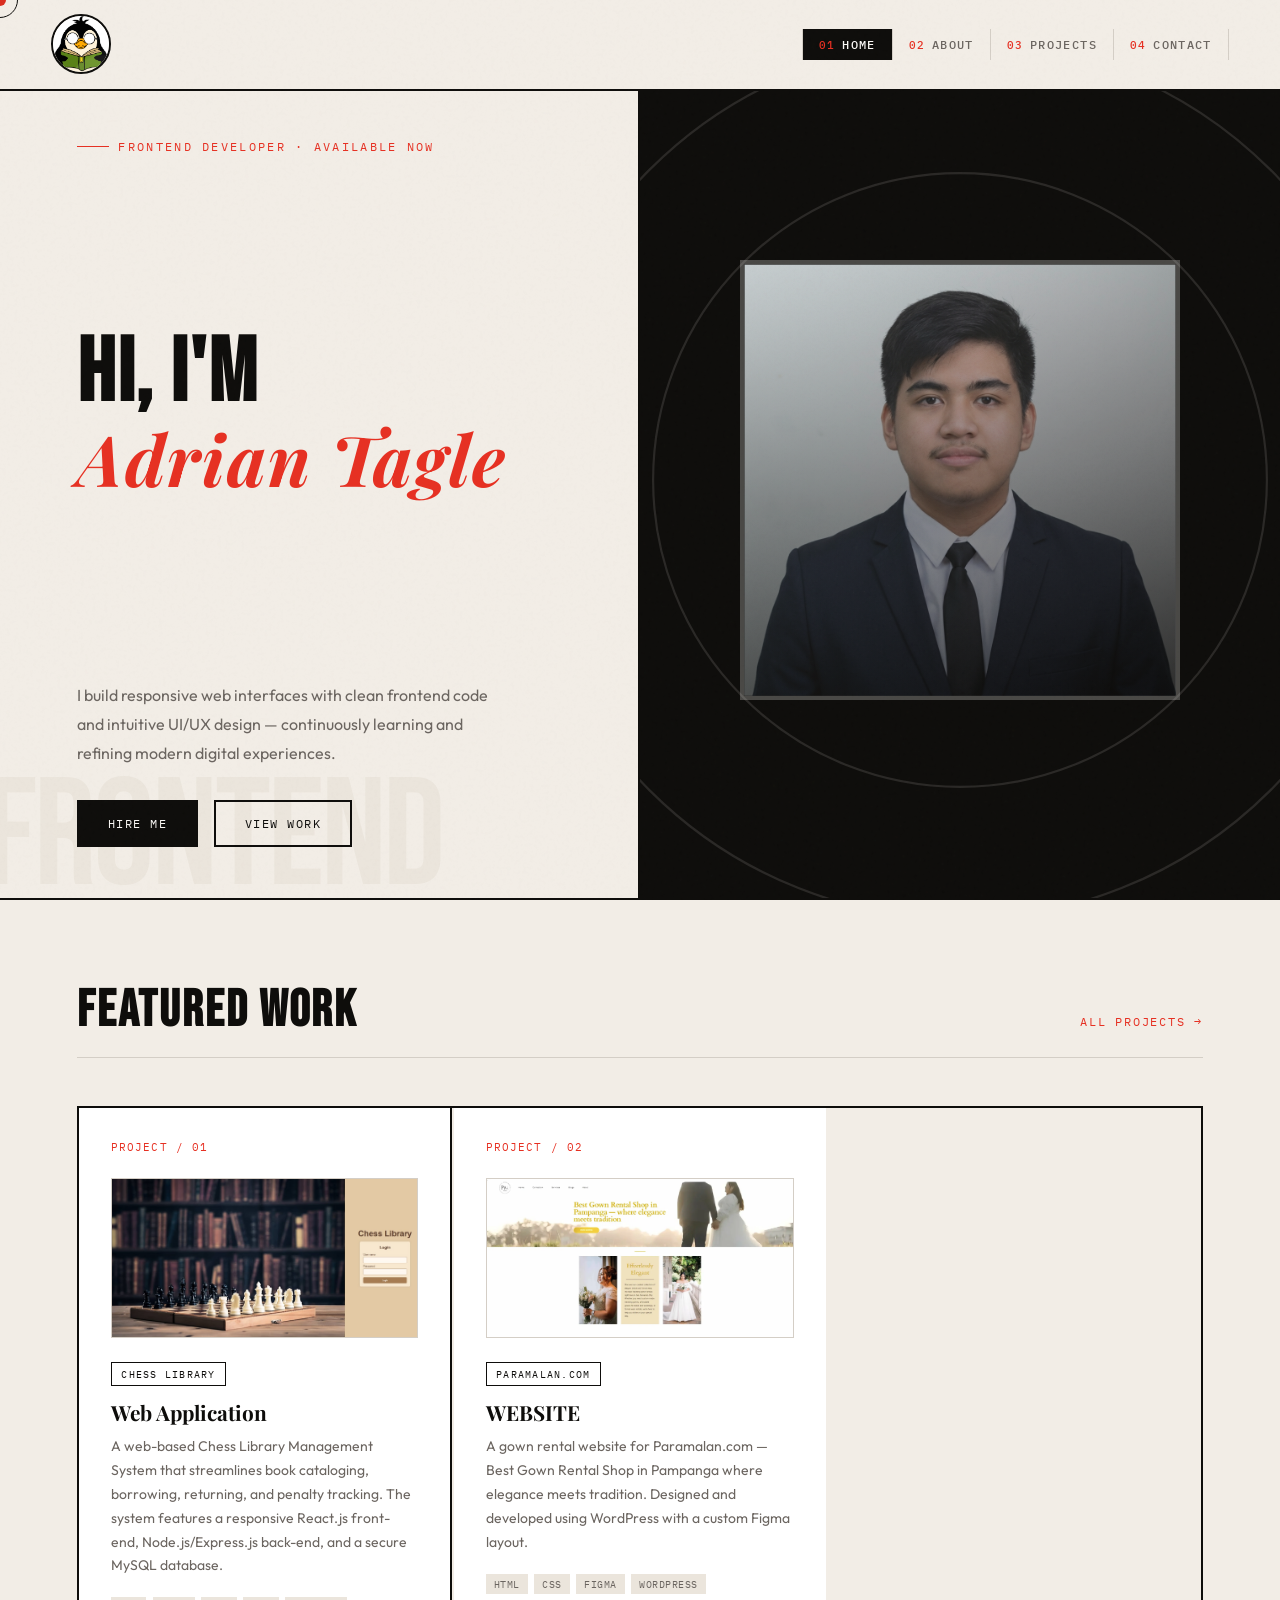
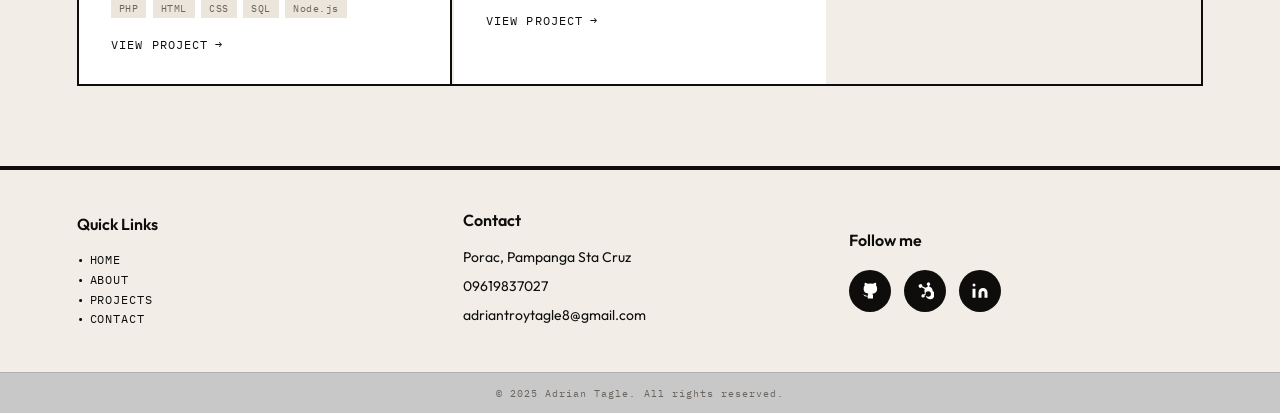
==== index.html @ a83f225b "Add files via upload" ====
<!DOCTYPE html>
<html lang="en">
<head>
<meta charset="UTF-8"/>
<meta name="viewport" content="width=device-width, initial-scale=1.0"/>
<title>Adrian Tagle — Frontend Developer</title>
<link rel="icon" type="image/png" href="images/logo.png"/>
<link href="https://fonts.googleapis.com/css2?family=Playfair+Display:ital,wght@0,700;0,900;1,700&family=Bebas+Neue&family=IBM+Plex+Mono:wght@400;500&family=Outfit:wght@300;400;500;600&display=swap" rel="stylesheet"/>
<link rel="stylesheet" href="styles.css"/>
</head>
<body>

<div class="cursor" id="cursor"></div>
<div class="cursor-ring" id="cursorRing"></div>

<nav>
    <a href="index.html" class="nav-logo">
        <img src="images/logo.png" alt="Adrian Tagle Logo">
      </a>
  <button class="hamburger" onclick="toggleMenu()" aria-label="Menu">
    <span></span><span></span><span></span>
  </button>
  <ul class="nav-links" id="navLinks">
    <li><a href="index.html" class="active"><span class="nav-num">01</span>Home</a></li>
    <li><a href="about.html"><span class="nav-num">02</span>About</a></li>
    <li><a href="projects.html"><span class="nav-num">03</span>Projects</a></li>
    <li><a href="contact.html"><span class="nav-num">04</span>Contact</a></li>
  </ul>
</nav>

<main>
  <section class="hero">
    <div class="hero-left">
      <div class="hero-tag">Frontend Developer · Available Now</div>
      <div class="hero-name-block">
        <h1>Hi, I'm<br><em>Adrian Tagle</em></h1>
      </div>
      <div class="hero-bio-block">
        <p class="hero-bio">
            I build responsive web interfaces with clean frontend code and intuitive UI/UX design — continuously learning and refining modern digital experiences.
        </p>
        <div class="hero-cta">
          <a href="contact.html" class="btn btn-solid">Hire Me</a>
          <a href="projects.html" class="btn btn-ghost">View Work</a>
        </div>
      </div>
    </div>

    <div class="hero-right">
      <div class="hero-visual">
        <div class="geo-ring"></div>
        <div class="geo-ring"></div>
        <div class="geo-ring"></div>
        <div class="portrait-area">
            <div class="portrait-box">
                <img src="images/formal.png" alt="Adrian Tagle" class="portrait-img">
            </div>
          </div>
      </div>
    </div>
  </section>

  <section class="featured-strip">
    <div class="strip-header">
      <h2>FEATURED WORK</h2>
      <a href="projects.html">All Projects →</a>
    </div>
    <div class="projects-row">
        <div class="proj-card reveal">
          <span class="proj-num">PROJECT / 01</span>
          <div class="proj-thumb">
            <img src="images/chesslibrary.jpg" alt="Chess Library" style="width:100%;height:100%;object-fit:cover;object-position:center top;"/>
          </div>
          <span class="proj-tag">CHESS LIBRARY</span>
          <h3 class="proj-title">Web Application</h3>
          <p class="proj-desc">A web-based Chess Library Management System that streamlines book cataloging, borrowing, returning, and penalty tracking. The system features a responsive React.js front-end, Node.js/Express.js back-end, and a secure MySQL database.</p>
          <div class="proj-stack">
            <span>PHP</span><span>HTML</span><span>CSS</span><span>SQL</span><span>Node.js</span>
          </div>
          <a href="projects.html" class="proj-link">View Project</a>
        </div>
      
        <div class="proj-card reveal">
          <span class="proj-num">PROJECT / 02</span>
          <div class="proj-thumb">
            <img src="images/paramalan.webp" alt="Paramalan.com" style="width:100%;height:100%;object-fit:cover;object-position:center top;"/>
          </div>
          <span class="proj-tag">Paramalan.com</span>
          <h3 class="proj-title">WEBSITE</h3>
          <p class="proj-desc">A gown rental website for Paramalan.com — Best Gown Rental Shop in Pampanga where elegance meets tradition. Designed and developed using WordPress with a custom Figma layout.</p>
          <div class="proj-stack">
            <span>HTML</span><span>CSS</span><span>FIGMA</span><span>WORDPRESS</span>
          </div>
          <a href="projects.html" class="proj-link">View Project</a>
        </div>
      </div>
  </section>
</main>
<footer class="site-footer">
  <div class="footer-col">
    <h4>Quick Links</h4>
    <ul>
      <li><a href="index.html">Home</a></li>
      <li><a href="about.html">About</a></li>
      <li><a href="projects.html">Projects</a></li>
      <li><a href="contact.html">Contact</a></li>
    </ul>
  </div>
  <div class="footer-col footer-contact">
    <h4>Contact</h4>
    <p>Porac, Pampanga Sta Cruz</p>
    <p>09619837027</p>
    <p>adriantroytagle8@gmail.com</p>
  </div>
  <div class="footer-col">
    <h4>Follow me</h4>
    <div class="footer-social">
        <a href="https://github.com/shadsafegaf" aria-label="GitHub">
            <svg width="18" height="18" viewBox="0 0 24 24" fill="white">
              <path d="M9 19c-5 1.5-5-2.5-7-3m14 6v-3.87a3.37 3.37 0 0 0-.94-2.61c3.14-.35 6.44-1.54 6.44-7A5.44 5.44 0 0 0 20 4.77 5.07 5.07 0 0 0 19.91 1S18.73.65 16 2.48a13.38 13.38 0 0 0-7 0C6.27.65 5.09 1 5.09 1A5.07 5.07 0 0 0 5 4.77a5.44 5.44 0 0 0-1.5 3.78c0 5.42 3.3 6.61 6.44 7A3.37 3.37 0 0 0 9 18.13V22"/>
            </svg>
          </a>
          <a href="https://app-na2.hubspot.com/academy-profile/member/82779168" aria-label="HubSpot">
            <svg width="18" height="18" viewBox="0 0 24 24" fill="white">
              <path d="M22.21 12.04a5.93 5.93 0 0 0-4.5-5.75V4.56a2.1 2.1 0 1 0-2.1 0v1.73a5.94 5.94 0 0 0-2.93 1.52L8.4 5.65a2.42 2.42 0 1 0-.87 1.51l4.16 2.1a5.9 5.9 0 0 0-.56 2.48 5.94 5.94 0 0 0 .88 3.13l-1.73 1.73a2.1 2.1 0 1 0 1.06 1.06l1.8-1.8a5.93 5.93 0 1 0 9.07-3.82zm-5.94 7.5a3.57 3.57 0 1 1 0-7.14 3.57 3.57 0 0 1 0 7.14z"/>
            </svg>
          </a>
          <a href="https://www.linkedin.com/in/adrian-tagle-5093a529a/" aria-label="LinkedIn">
              <svg width="18" height="18" viewBox="0 0 24 24" fill="white"><path d="M16 8a6 6 0 0 1 6 6v7h-4v-7a2 2 0 0 0-2-2 2 2 0 0 0-2 2v7h-4v-7a6 6 0 0 1 6-6z"/><rect x="2" y="9" width="4" height="12"/><circle cx="4" cy="4" r="2"/></svg>
            </a>
    </div>
  </div>
</footer>
<div class="footer-bottom">© 2025 Adrian Tagle. All rights reserved.</div>

<script src="main.js"></script>
</body>
</html>
---- styles.css ----
*,*::before,*::after{margin:0;padding:0;box-sizing:border-box;}
:root{
  --cream:#f2ede6;
  --cream2:#ebe5dc;
  --ink:#0e0d0b;
  --red:#e63022;
  --red2:#c4220f;
  --gold:#c9a84c;
  --muted:#6b6560;
  --white:#faf8f5;
  --border:#d4cec6;
  --card:#ffffff;
  --mono:'IBM Plex Mono',monospace;
  --display:'Bebas Neue',cursive;
  --serif:'Playfair Display',serif;
  --body:'Outfit',sans-serif;
}
html{scroll-behavior:smooth;cursor:none;}
body{
  font-family:var(--body);
  background:var(--cream);
  color:var(--ink);
  overflow-x:hidden;
  min-height:100vh;
}

.portrait-img {
    width: 100%;
    height: 100%;
    object-fit: cover;
    object-position: center top;
  }

  .hero-right {
    display: flex;
    justify-content: center;
    align-items: center;
  }
  
  .hero-visual {
    transform: scale(2.2);
  }

/* ── Custom Cursor ── */
.cursor{
  position:fixed;width:12px;height:12px;
  background:var(--red);border-radius:50%;
  pointer-events:none;z-index:9999;
  transform:translate(-50%,-50%);
  transition:transform .1s,width .2s,height .2s,background .2s;
  mix-blend-mode:multiply;
}
.cursor-ring{
  position:fixed;width:36px;height:36px;
  border:1.5px solid var(--ink);border-radius:50%;
  pointer-events:none;z-index:9998;
  transform:translate(-50%,-50%);
  transition:transform .15s ease,width .3s,height .3s;
}
body:hover .cursor{opacity:1;}

/* ── Grain Overlay ── */
body::after{
  content:'';position:fixed;inset:0;
  background-image:url("data:image/svg+xml,%3Csvg viewBox='0 0 256 256' xmlns='http://www.w3.org/2000/svg'%3E%3Cfilter id='noise'%3E%3CfeTurbulence type='fractalNoise' baseFrequency='0.9' numOctaves='4' stitchTiles='stitch'/%3E%3C/filter%3E%3Crect width='100%25' height='100%25' filter='url(%23noise)' opacity='0.035'/%3E%3C/svg%3E");
  pointer-events:none;z-index:999;opacity:.5;
}

nav{
  position:fixed;top:0;left:0;right:0;z-index:500;
  display:flex;align-items:center;justify-content:space-between;
  padding:.9rem 4vw;
  background:var(--cream);
  border-bottom:2px solid var(--ink);
}
/* ── Penguin Logo ── */
.nav-logo {
    display:flex;align-items:center;gap:.5rem;
    text-decoration:none;
  }
  .nav-logo img {
    width:60px;height:60px;
    border-radius:50%;
    object-fit:cover;
    border:2px solid var(--ink);
  }
  .nav-logo-name {
    font-family:var(--display);
    font-size:1.5rem;letter-spacing:.05em;
    color:var(--ink);
    line-height:1;
  }
  .nav-logo-name span{color:var(--red);}
  
  /* ── Footer ── */
  .site-footer {
    background:#f2ede6;
    padding:2.5rem 6vw;
    display:grid;
    grid-template-columns:1fr 1fr 1fr;
    gap:2rem;
    border-top:2px solid var(--ink);
  }
  .footer-col h4 {
    font-family:var(--body);
    font-size:1rem;font-weight:600;
    color:var(--ink);margin-bottom:1rem;
  }
  .footer-col ul {list-style:none;}
  .footer-col ul li {
    display:flex;align-items:center;gap:.3rem;
    font-family:var(--mono);font-size:.72rem;
    letter-spacing:.08em;text-transform:uppercase;
    color:var(--ink);padding:.15rem 0;
  }
  .footer-col ul li::before{content:"•";}
  .footer-col ul li a{color:var(--ink);text-decoration:none;cursor:none;}
  .footer-col ul li a:hover{color:var(--red);}
  .footer-contact p {
    font-family:var(--body);font-size:.875rem;
    color:var(--ink);margin-bottom:.4rem;line-height:1.6;
  }
  .footer-social {
    display:flex;gap:.8rem;align-items:flex-start;
    padding-top:.25rem;
  }
  .footer-social a {
    width:42px;height:42px;border-radius:50%;
    background:var(--ink);color:var(--white);
    display:flex;align-items:center;justify-content:center;
    text-decoration:none;font-size:1rem;cursor:none;
    transition:background .2s;
  }
  .footer-social a:hover{background:var(--red);}
  .footer-bottom {
    background:#c8c8c8;
    text-align:center;
    padding:.8rem 6vw;
    font-family:var(--mono);font-size:.65rem;
    letter-spacing:.1em;color:var(--muted);
    border-top:1px solid #b0b0b0;
  }
  @media(max-width:700px){
    .site-footer{grid-template-columns:1fr;gap:1.5rem;}
  }
.nav-logo span{color:var(--red);}
.nav-links{display:flex;gap:0;list-style:none;}
.nav-links li a{
  display:block;
  font-family:var(--mono);font-size:.72rem;font-weight:500;
  letter-spacing:.12em;text-transform:uppercase;
  color:var(--muted);text-decoration:none;
  padding:.5rem 1rem;
  border-left:1px solid var(--border);
  transition:color .2s,background .2s;
  cursor:none;
}
.nav-links li:last-child a{border-right:1px solid var(--border);}
.nav-links li a:hover,.nav-links li a.active{
  color:var(--white);background:var(--ink);
}
.nav-num{
  font-family:var(--mono);font-size:.7rem;
  color:var(--red);margin-right:.4rem;
}

/* ── Page padding ── */
main{padding-top:62px;}

/* ── Buttons ── */
.btn{
  font-family:var(--mono);font-size:.78rem;letter-spacing:.12em;
  text-transform:uppercase;text-decoration:none;
  padding:.85rem 1.8rem;cursor:none;
  transition:all .25s;display:inline-block;
}
.btn-solid{
  background:var(--ink);color:var(--white);
  border:2px solid var(--ink);
}
.btn-solid:hover{background:var(--red);border-color:var(--red);}
.btn-ghost{
  background:transparent;color:var(--ink);
  border:2px solid var(--ink);
}
.btn-ghost:hover{background:var(--ink);color:var(--white);}

.hero{
  display:grid;
  grid-template-columns:1fr 1fr;
  min-height:calc(100vh - 62px);
  border-bottom:2px solid var(--ink);
}
.hero-left{
  padding:6vw 4vw 4vw 6vw;
  display:flex;flex-direction:column;justify-content:space-between;
  border-right:2px solid var(--ink);
  position:relative;
  overflow:hidden;
}
.hero-left::before{
  content:'FRONTEND';
  position:absolute;bottom:-2rem;left:-1rem;
  font-family:var(--display);font-size:12vw;
  color:var(--cream2);letter-spacing:-.02em;
  pointer-events:none;z-index:0;white-space:nowrap;
}

.hero-tag{
  font-family:var(--mono);font-size:.72rem;letter-spacing:.2em;
  text-transform:uppercase;color:var(--red);
  display:flex;align-items:center;gap:.6rem;
  animation:slideRight .7s ease both;
  position:relative;z-index:1;
}
.hero-tag::before{content:'';width:2rem;height:1.5px;background:var(--red);}

.hero-name-block{position:relative;z-index:1;}
.hero-name-block h1{
  font-family:var(--display);
  font-size:clamp(4rem,7vw,7rem);
  line-height:.95;letter-spacing:.02em;
  color:var(--ink);
  animation:slideUp .8s .1s ease both;
}
.hero-name-block h1 em{
  font-family:var(--serif);font-style:italic;
  color:var(--red);font-size:clamp(3rem,5.5vw,5.5rem);
}

.hero-bio-block{position:relative;z-index:1;}
.hero-bio{
  font-size:1rem;line-height:1.8;
  color:var(--muted);max-width:420px;
  animation:slideUp .8s .25s ease both;
  margin-bottom:2rem;
}
.hero-cta{
  display:flex;gap:1rem;flex-wrap:wrap;
  animation:slideUp .8s .35s ease both;
}

/* Hero Right — Visual */
.hero-right{
  position:relative;overflow:hidden;
  background:var(--ink);
  display:flex;align-items:center;justify-content:center;
}
.hero-visual{
  position:relative;width:100%;height:100%;
  display:flex;align-items:center;justify-content:center;
}
.geo-ring{
  position:absolute;
  border-radius:50%;
  border:1px solid rgba(242,237,230,0.12);
  animation:spin 25s linear infinite;
}
.geo-ring:nth-child(1){width:400px;height:400px;}
.geo-ring:nth-child(2){width:280px;height:280px;animation-direction:reverse;animation-duration:18s;}
.geo-ring:nth-child(3){width:160px;height:160px;animation-duration:12s;}

@keyframes spin{from{transform:rotate(0deg);}to{transform:rotate(360deg);}}

.portrait-area{
  position:relative;z-index:2;
  text-align:center;
}
.portrait-box{
  width:200px;height:200px;
  border:2px solid rgba(248, 245, 242, 0.25);
  position:relative;overflow:hidden;
  margin:0 auto;
}
.portrait-box::before{
  content:'';position:absolute;inset:0;
  background:linear-gradient(160deg,rgba(255, 255, 255, 0.15),rgba(14,13,11,.8));
  z-index:2;
}
.portrait-initials{
  position:absolute;inset:0;z-index:3;
  display:flex;align-items:center;justify-content:center;
  font-family:var(--display);font-size:5rem;
  color:rgba(242,237,230,.35);letter-spacing:.1em;
}
.portrait-inner-bg{
  width:100%;height:100%;
  background:linear-gradient(160deg,#1a1208,#0e0d0b);
}
.portrait-accent{
  position:absolute;bottom:-10px;right:-10px;
  width:120px;height:120px;z-index:4;
  border-top:2px solid var(--red);
  border-left:2px solid var(--red);
}
.portrait-accent2{
  position:absolute;top:-10px;left:-10px;
  width:80px;height:80px;z-index:4;
  border-bottom:2px solid var(--gold);
  border-right:2px solid var(--gold);
}

.hero-stats{
  position:absolute;bottom:2rem;left:50%;transform:translateX(-50%);
  display:flex;gap:2px;z-index:3;
  animation:fadeIn 1s .5s ease both;
}
.stat{
  background:rgba(242,237,230,.08);
  backdrop-filter:blur(8px);
  border:1px solid rgba(242,237,230,.15);
  padding:.8rem 1.4rem;text-align:center;
  transition:background .25s;
}
.stat:hover{background:rgba(230,48,34,.2);}
.stat-num{
  font-family:var(--display);font-size:1.8rem;
  color:var(--white);letter-spacing:.05em;
  display:block;
}
.stat-label{
  font-family:var(--mono);font-size:.65rem;letter-spacing:.15em;
  text-transform:uppercase;color:rgba(242,237,230,.5);
  display:block;
}

/* Featured Projects strip */
.featured-strip{
  padding:5rem 6vw;
  border-bottom:2px solid var(--ink);
}
.strip-header{
  display:flex;align-items:baseline;justify-content:space-between;
  margin-bottom:3rem;
  border-bottom:1px solid var(--border);
  padding-bottom:1rem;
}
.strip-header h2{
  font-family:var(--display);
  font-size:clamp(2.5rem,4vw,4rem);
  letter-spacing:.04em;color:var(--ink);
}
.strip-header a{
  font-family:var(--mono);font-size:.75rem;letter-spacing:.15em;
  text-transform:uppercase;color:var(--red);text-decoration:none;cursor:none;
}
.strip-header a:hover{text-decoration:underline;}

.projects-row{
  display:grid;grid-template-columns:repeat(3,1fr);
  gap:2px;border:2px solid var(--ink);
}
.proj-card{
  background:var(--card);
  padding:2rem;
  border-right:2px solid var(--ink);
  position:relative;overflow:hidden;
  transition:background .25s;cursor:none;
}
.proj-card:last-child{border-right:none;}
.proj-card:hover{background:var(--ink);}
.proj-card:hover .proj-title{color:var(--white);}
.proj-card:hover .proj-desc{color:rgba(242,237,230,.55);}
.proj-card:hover .proj-tag{background:var(--red);color:var(--white);border-color:var(--red);}
.proj-card:hover .proj-link{color:var(--red);}
.proj-card:hover .proj-stack span{background:rgba(255,255,255,.08);color:rgba(242,237,230,.6);}

.proj-num{
  font-family:var(--mono);font-size:.7rem;color:var(--red);
  margin-bottom:1.5rem;display:block;letter-spacing:.1em;
}
.proj-thumb{
  height:160px;margin-bottom:1.5rem;
  background:var(--cream2);
  display:flex;align-items:center;justify-content:center;
  overflow:hidden;position:relative;
  border:1px solid var(--border);
}
.proj-card:hover .proj-thumb{border-color:rgba(255,255,255,.1);}
.thumb-art{width:80px;height:80px;}

.proj-tag{
  font-family:var(--mono);font-size:.65rem;letter-spacing:.12em;
  text-transform:uppercase;
  border:1px solid var(--ink);padding:.25rem .6rem;
  display:inline-block;margin-bottom:.8rem;
  transition:all .25s;
}
.proj-title{
  font-family:var(--serif);font-size:1.3rem;font-weight:700;
  line-height:1.3;color:var(--ink);margin-bottom:.6rem;
  transition:color .25s;
}
.proj-desc{
  font-size:.875rem;line-height:1.7;color:var(--muted);
  margin-bottom:1.2rem;transition:color .25s;
}
.proj-stack{display:flex;gap:.4rem;flex-wrap:wrap;margin-bottom:1.2rem;}
.proj-stack span{
  font-family:var(--mono);font-size:.65rem;
  padding:.2rem .5rem;background:var(--cream2);
  color:var(--muted);letter-spacing:.05em;
  transition:all .25s;
}
.proj-link{
  font-family:var(--mono);font-size:.72rem;letter-spacing:.1em;
  text-transform:uppercase;color:var(--ink);text-decoration:none;
  display:flex;align-items:center;gap:.4rem;
  cursor:none;transition:color .25s;
}
.proj-link::after{content:'→';transition:transform .2s;}
.proj-link:hover::after{transform:translateX(4px);}

.about-hero{
  padding:5rem 6vw 4rem;
  border-bottom:2px solid var(--ink);
  display:grid;grid-template-columns:2fr 1fr;
  gap:4rem;align-items:end;
}
.about-heading{
  font-family:var(--display);
  font-size:clamp(4rem,8vw,8rem);
  line-height:.9;letter-spacing:.03em;color:var(--ink);
}
.about-heading .line2{
  font-family:var(--serif);font-style:italic;
  color:var(--red);letter-spacing:-.01em;
}
.about-intro{
  font-size:1.05rem;line-height:1.8;color:var(--muted);
}

.about-body{
  display:grid;grid-template-columns:1.2fr 1fr 1fr 1fr; /* 4 columns */
  border-bottom:2px solid var(--ink);
}

.about-body > div{
    padding:4rem 3vw;
  }

  .about-body > div:not(:last-child){
    border-right:2px solid var(--ink);
  }

.about-bio-col{
  padding:4rem 6vw 4rem 6vw;
  border-right:2px solid var(--ink);
}
.about-bio-col h3{
  font-family:var(--display);font-size:2rem;
  letter-spacing:.05em;margin-bottom:1.5rem;
}
.about-bio-col p{
  font-size:.975rem;line-height:1.85;color:var(--muted);
  margin-bottom:1.2rem;
}

.skills-col{padding:4rem 6vw;}
.skills-col h3{
  font-family:var(--display);font-size:2rem;
  letter-spacing:.05em;margin-bottom:2rem;
}
.skill-item{margin-bottom:1.8rem;}
.skill-header{
  display:flex;justify-content:space-between;
  font-family:var(--mono);font-size:.78rem;letter-spacing:.08em;
  text-transform:uppercase;margin-bottom:.5rem;
}
.skill-pct{color:var(--red);}
.skill-bar{
  height:6px;background:var(--cream2);
  border:1px solid var(--border);
  position:relative;
}
.skill-fill{
  height:100%;background:var(--ink);
  position:relative;
  transform-origin:left;
  animation:fillBar 1.2s ease both;
}
.skill-fill::after{
  content:'';position:absolute;right:0;top:-3px;
  width:6px;height:12px;background:var(--red);
}
@keyframes fillBar{from{width:0!important;}to{}}

.certs-section{
  padding:4rem 6vw;
  border-bottom:2px solid var(--ink);
}
.certs-section h3{
  font-family:var(--display);font-size:2.5rem;
  letter-spacing:.05em;margin-bottom:2rem;
  border-bottom:1px solid var(--border);padding-bottom:1rem;
}
.certs-grid{
  display:grid;grid-template-columns:repeat(3,1fr);
  gap:2px;border:2px solid var(--ink);
}
.cert-card{
  padding:1.8rem;background:var(--card);
  border-right:2px solid var(--ink);
  transition:background .25s;cursor:none;
}
.cert-card:last-child{border-right:none;}
.cert-card:hover{background:var(--ink);color:var(--white);}
.cert-card:hover .cert-name{color:var(--white);}
.cert-card:hover .cert-org{color:rgba(242,237,230,.5);}
.cert-card:hover .cert-link{color:var(--red);}
.cert-icon{font-size:1.8rem;margin-bottom:1rem;}
.cert-name{
  font-family:var(--serif);font-weight:700;
  font-size:1rem;color:var(--ink);
  margin-bottom:.3rem;transition:color .25s;
}
.cert-org{
  font-family:var(--mono);font-size:.7rem;
  letter-spacing:.1em;text-transform:uppercase;
  color:var(--muted);margin-bottom:.8rem;transition:color .25s;
}
.cert-link{
  font-family:var(--mono);font-size:.7rem;
  color:var(--red);text-decoration:none;cursor:none;
  letter-spacing:.08em;transition:color .25s;
}

.projects-hero{
  padding:5rem 6vw 3rem;
  border-bottom:2px solid var(--ink);
  position:relative;overflow:hidden;
}
.projects-hero h1{
  font-family:var(--display);
  font-size:clamp(5rem,10vw,11rem);
  line-height:.9;letter-spacing:.02em;
  color:var(--ink);
}
.projects-hero h1 .outline{
  -webkit-text-stroke:2px var(--ink);
  color:transparent;
}
.projects-hero-sub{
  font-family:var(--mono);font-size:.8rem;
  letter-spacing:.2em;text-transform:uppercase;
  color:var(--red);margin-top:1.5rem;
}

.project-full{
  border-bottom:2px solid var(--ink);
  display:grid;grid-template-columns:1fr 1fr;
}
.project-full:nth-child(even) .pf-info{order:2;}
.project-full:nth-child(even) .pf-visual{order:1;}

.pf-visual{
  height:500px;position:relative;overflow:hidden;
  border-right:2px solid var(--ink);
  display:flex;align-items:center;justify-content:center;
}
.project-full:nth-child(even) .pf-visual{
  border-right:none;border-left:2px solid var(--ink);
}
.vis-bg1{background:linear-gradient(135deg,#0e0d0b 0%,#1e1208 100%);}
.vis-bg2{background:linear-gradient(135deg,#0a1628 0%,#050d1e 100%);}
.vis-bg3{background:linear-gradient(135deg,#1a0a08 0%,#0e0508 100%);}
.vis-bg4{background:linear-gradient(135deg,#0a1a0a 0%,#050e05 100%);}

.pf-visual svg{position:relative;z-index:2;}
.vis-overlay{
  position:absolute;inset:0;z-index:1;
  background:repeating-linear-gradient(
    0deg,
    transparent,
    transparent 3px,
    rgba(0,0,0,.08) 3px,
    rgba(0,0,0,.08) 4px
  );
}
.vis-label{
  position:absolute;bottom:1.5rem;left:1.5rem;z-index:3;
  font-family:var(--mono);font-size:.65rem;letter-spacing:.2em;
  text-transform:uppercase;color:rgba(242,237,230,.35);
}

.pf-info{
  padding:4rem 4vw;
  display:flex;flex-direction:column;justify-content:center;
}
.pf-num{
  font-family:var(--mono);font-size:.7rem;color:var(--red);
  letter-spacing:.15em;margin-bottom:1rem;
}
.pf-title{
  font-family:var(--display);font-size:clamp(2.5rem,4vw,3.8rem);
  line-height:.95;letter-spacing:.02em;
  color:var(--ink);margin-bottom:1rem;
}
.pf-type{
  font-family:var(--mono);font-size:.7rem;letter-spacing:.12em;
  text-transform:uppercase;border:1px solid var(--ink);
  padding:.25rem .6rem;display:inline-block;margin-bottom:1.5rem;
  color:var(--ink);
}
.pf-desc{
  font-size:.975rem;line-height:1.85;color:var(--muted);
  margin-bottom:2rem;
}
.pf-features{margin-bottom:2rem;}
.pf-features h4{
  font-family:var(--mono);font-size:.7rem;letter-spacing:.15em;
  text-transform:uppercase;color:var(--red);
  margin-bottom:.8rem;
}
.pf-features ul{list-style:none;}
.pf-features li{
  font-size:.875rem;color:var(--muted);
  padding:.3rem 0;border-bottom:1px solid var(--border);
  display:flex;align-items:center;gap:.6rem;
}
.pf-features li::before{content:'—';color:var(--red);font-family:var(--mono);}
.pf-stack{display:flex;gap:.4rem;flex-wrap:wrap;margin-bottom:2rem;}
.pf-stack span{
  font-family:var(--mono);font-size:.68rem;letter-spacing:.05em;
  padding:.3rem .7rem;background:var(--cream2);
  border:1px solid var(--border);color:var(--muted);
}
.pf-links{display:flex;gap:.8rem;}
.pf-links a{
  font-family:var(--mono);font-size:.72rem;letter-spacing:.1em;
  text-transform:uppercase;text-decoration:none;cursor:none;
  padding:.7rem 1.4rem;transition:all .25s;
}
.pf-link-demo{background:var(--ink);color:var(--white);}
.pf-link-demo:hover{background:var(--red);}
.pf-link-gh{border:1px solid var(--ink);color:var(--ink);}
.pf-link-gh:hover{background:var(--ink);color:var(--white);}

body.contact-page{background:var(--ink);color:var(--white);}
body.contact-page nav{background:var(--ink);border-bottom-color:rgba(242,237,230,.15);}
body.contact-page .nav-logo{color:var(--white);}
body.contact-page .nav-links li a{color:rgba(242,237,230,.5);border-color:rgba(242,237,230,.15);}
body.contact-page .nav-links li a:hover,
body.contact-page .nav-links li a.active{color:var(--white);background:rgba(242,237,230,.1);}

.contact-hero{
  padding:5rem 6vw 3rem;
  border-bottom:2px solid rgba(242,237,230,.15);
}
.contact-hero h1{
  font-family:var(--display);
  font-size:clamp(5rem,10vw,10rem);
  line-height:.9;letter-spacing:.02em;color:var(--white);
}
.contact-hero h1 .red{color:var(--red);}
.contact-hero p{
  font-size:1.05rem;color:rgba(242,237,230,.55);
  max-width:500px;margin-top:1.5rem;line-height:1.8;
}

.contact-body{
  display:grid;grid-template-columns:1fr 1fr;
  border-bottom:2px solid rgba(242,237,230,.15);
}
.contact-form-col{
  padding:4rem 6vw;
  border-right:2px solid rgba(242,237,230,.1);
}
.contact-form-col h3{
  font-family:var(--display);font-size:2.2rem;
  letter-spacing:.05em;margin-bottom:2rem;color:var(--white);
}

.form-group{margin-bottom:1.6rem;}
label{
  font-family:var(--mono);font-size:.7rem;
  letter-spacing:.15em;text-transform:uppercase;
  color:rgba(242,237,230,.45);
  display:block;margin-bottom:.5rem;
}
input,textarea{
  width:100%;background:rgba(242,237,230,.05);
  border:1px solid rgba(242,237,230,.15);
  color:var(--white);font-family:var(--body);font-size:.95rem;
  padding:.9rem 1rem;outline:none;
  transition:border-color .25s,background .25s;
  cursor:none;
}
input:focus,textarea:focus{
  border-color:var(--red);
  background:rgba(230,48,34,.05);
}
textarea{height:140px;resize:vertical;}
input::placeholder,textarea::placeholder{color:rgba(242,237,230,.2);}
.btn-submit{
  background:var(--red);color:var(--white);
  border:2px solid var(--red);
  font-family:var(--mono);font-size:.78rem;letter-spacing:.15em;
  text-transform:uppercase;padding:.9rem 2.4rem;
  cursor:none;transition:all .25s;
  margin-top:.5rem;
}
.btn-submit:hover{background:transparent;color:var(--red);}

.contact-info-col{padding:4rem 6vw;}
.contact-info-col h3{
  font-family:var(--display);font-size:2.2rem;
  letter-spacing:.05em;margin-bottom:2rem;color:var(--white);
}
.contact-email{
  font-family:var(--serif);font-style:italic;
  font-size:1.6rem;color:var(--red);
  text-decoration:none;display:block;margin-bottom:3rem;
  cursor:none;transition:opacity .2s;
}
.contact-email:hover{opacity:.7;}

.social-list{list-style:none;margin-bottom:3rem;}
.social-list li{border-top:1px solid rgba(242,237,230,.1);}
.social-list li:last-child{border-bottom:1px solid rgba(242,237,230,.1);}
.social-list a{
  display:flex;align-items:center;justify-content:space-between;
  padding:1rem 0;text-decoration:none;
  color:rgba(242,237,230,.6);font-family:var(--mono);
  font-size:.82rem;letter-spacing:.08em;text-transform:uppercase;
  cursor:none;transition:color .2s;
}
.social-list a:hover{color:var(--red);}
.social-arrow{font-size:1rem;transition:transform .2s;}
.social-list a:hover .social-arrow{transform:translate(3px,-3px);}

.avail-badge{
  display:inline-flex;align-items:center;gap:.7rem;
  background:rgba(242,237,230,.06);
  border:1px solid rgba(242,237,230,.12);
  padding:.7rem 1.2rem;
}
.avail-dot{
  width:8px;height:8px;border-radius:50%;background:#22c55e;
  box-shadow:0 0 8px #22c55e;
  animation:pulse 2s ease-in-out infinite;
}
@keyframes pulse{0%,100%{opacity:1;}50%{opacity:.4;}}
.avail-text{
  font-family:var(--mono);font-size:.72rem;letter-spacing:.1em;
  text-transform:uppercase;color:rgba(242,237,230,.7);
}

/* Footer */
footer{
  padding:2rem 6vw;
  display:flex;align-items:center;justify-content:space-between;
  background:var(--ink);
  border-top:1px solid rgba(242,237,230,.08);
}
.footer-copy{
  font-family:var(--mono);font-size:.68rem;letter-spacing:.1em;
  color:rgba(242,237,230,.3);
}
.footer-logo{
  font-family:var(--display);font-size:1.4rem;
  color:rgba(242,237,230,.2);
}

@keyframes slideUp{
  from{opacity:0;transform:translateY(30px);}
  to{opacity:1;transform:translateY(0);}
}
@keyframes slideRight{
  from{opacity:0;transform:translateX(-20px);}
  to{opacity:1;transform:translateX(0);}
}
@keyframes fadeIn{
  from{opacity:0;}to{opacity:1;}
}

.reveal{opacity:0;transform:translateY(28px);transition:opacity .7s ease,transform .7s ease;}
.reveal.visible{opacity:1;transform:none;}

@media(max-width:900px){
  .hero{grid-template-columns:1fr;}
  .hero-right{min-height:60vw;}
  .about-hero{grid-template-columns:1fr;}
  .about-body{grid-template-columns:1fr;}
  .about-bio-col{border-right:none;border-bottom:2px solid var(--ink);}
  .certs-grid{grid-template-columns:1fr 1fr;}
  .projects-row{grid-template-columns:1fr;}
  .proj-card{border-right:none;border-bottom:2px solid var(--ink);}
  .project-full{grid-template-columns:1fr;}
  .project-full .pf-visual,.project-full:nth-child(even) .pf-visual{
    order:0;height:280px;border-right:none;border-left:none;border-bottom:2px solid var(--ink);
  }
  .project-full .pf-info,.project-full:nth-child(even) .pf-info{order:1;}
  .contact-body{grid-template-columns:1fr;}
  .contact-form-col{border-right:none;border-bottom:2px solid rgba(242,237,230,.1);}
  .nav-links{display:none;}
  .nav-links.open{
    display:flex;flex-direction:column;
    position:fixed;top:62px;left:0;right:0;
    background:var(--cream);border-bottom:2px solid var(--ink);
    padding:1rem 0;z-index:499;
  }
  body.contact-page .nav-links.open{background:var(--ink);}
  .nav-links li a{border-left:none;border-bottom:1px solid var(--border);}
  .hamburger{display:flex;flex-direction:column;gap:5px;cursor:none;background:none;border:none;padding:.5rem;}
  .hamburger span{width:24px;height:2px;background:var(--ink);display:block;}
  body.contact-page .hamburger span{background:var(--white);}
}
@media(min-width:901px){.hamburger{display:none;}}
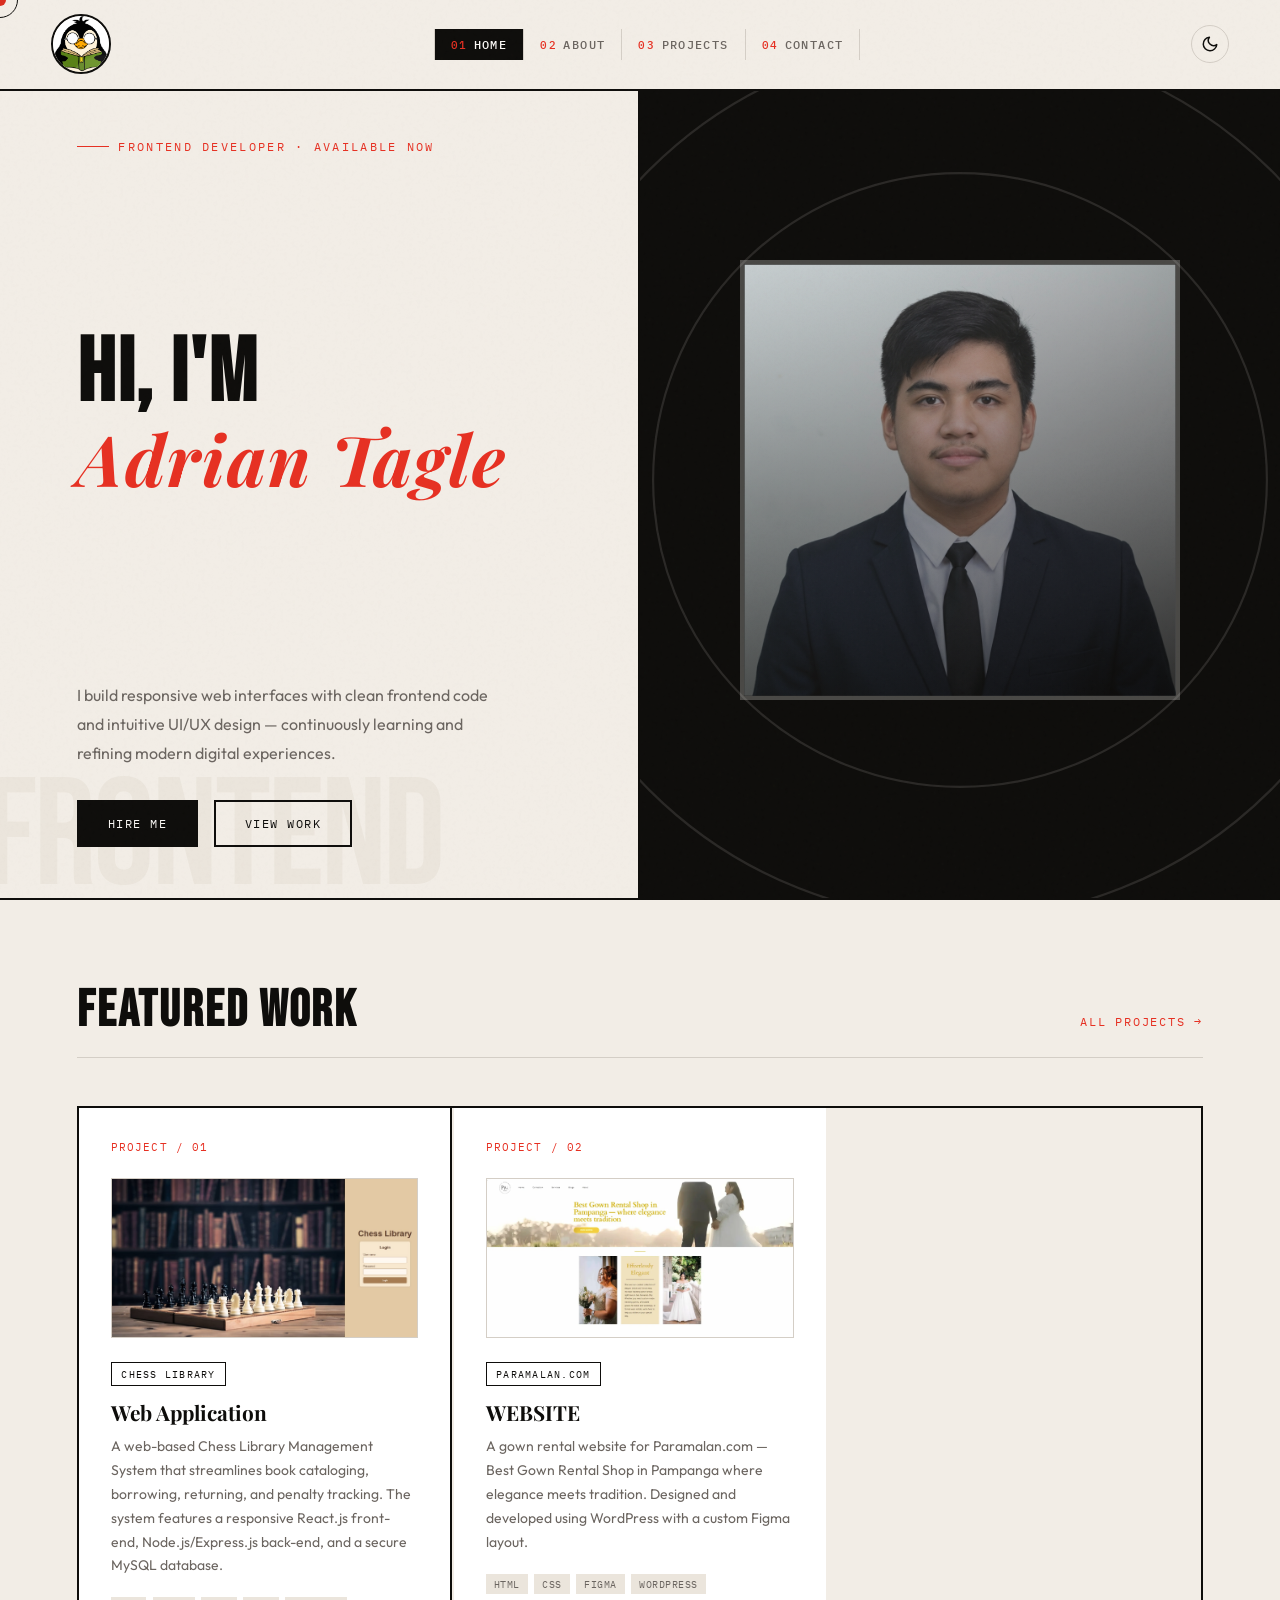
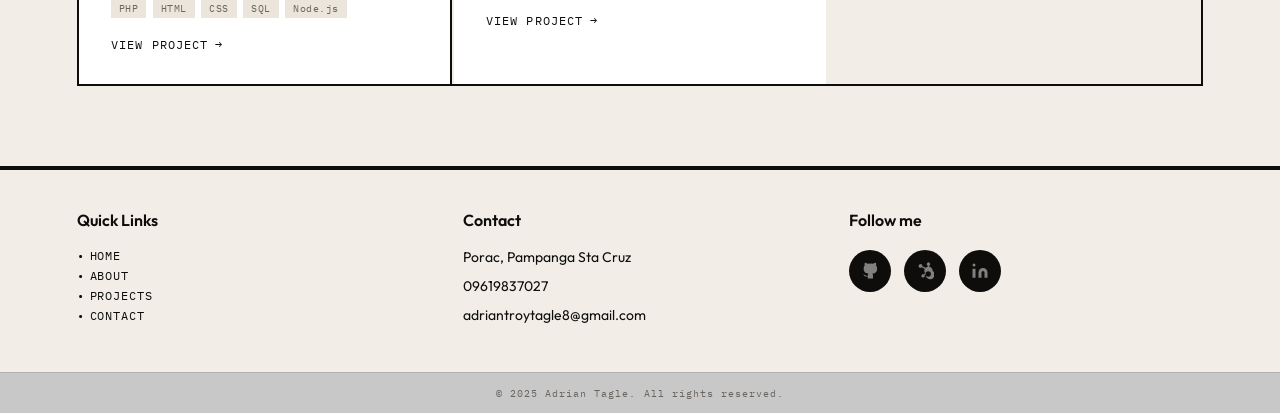
==== commit d2cbabe9: "Update index.html" ====
--- a/index.html
+++ b/index.html
@@ -26,6 +26,17 @@
     <li><a href="projects.html"><span class="nav-num">03</span>Projects</a></li>
     <li><a href="contact.html"><span class="nav-num">04</span>Contact</a></li>
   </ul>
+  <button class="dark-toggle" onclick="toggleDark()" aria-label="Toggle Dark Mode">
+    <svg id="icon-moon" width="18" height="18" viewBox="0 0 24 24" fill="none" stroke="currentColor" stroke-width="2" stroke-linecap="round" stroke-linejoin="round">
+      <path d="M21 12.79A9 9 0 1 1 11.21 3 7 7 0 0 0 21 12.79z"/>
+    </svg>
+    <svg id="icon-sun" width="18" height="18" viewBox="0 0 24 24" fill="none" stroke="currentColor" stroke-width="2" stroke-linecap="round" stroke-linejoin="round" style="display:none;">
+      <circle cx="12" cy="12" r="5"/><line x1="12" y1="1" x2="12" y2="3"/><line x1="12" y1="21" x2="12" y2="23"/>
+      <line x1="4.22" y1="4.22" x2="5.64" y2="5.64"/><line x1="18.36" y1="18.36" x2="19.78" y2="19.78"/>
+      <line x1="1" y1="12" x2="3" y2="12"/><line x1="21" y1="12" x2="23" y2="12"/>
+      <line x1="4.22" y1="19.78" x2="5.64" y2="18.36"/><line x1="18.36" y1="5.64" x2="19.78" y2="4.22"/>
+    </svg>
+  </button>
 </nav>
 
 <main>
@@ -116,17 +127,17 @@
     <h4>Follow me</h4>
     <div class="footer-social">
         <a href="https://github.com/shadsafegaf" aria-label="GitHub">
-            <svg width="18" height="18" viewBox="0 0 24 24" fill="white">
+            <svg width="18" height="18" viewBox="0 0 24 24" fill="grey">
               <path d="M9 19c-5 1.5-5-2.5-7-3m14 6v-3.87a3.37 3.37 0 0 0-.94-2.61c3.14-.35 6.44-1.54 6.44-7A5.44 5.44 0 0 0 20 4.77 5.07 5.07 0 0 0 19.91 1S18.73.65 16 2.48a13.38 13.38 0 0 0-7 0C6.27.65 5.09 1 5.09 1A5.07 5.07 0 0 0 5 4.77a5.44 5.44 0 0 0-1.5 3.78c0 5.42 3.3 6.61 6.44 7A3.37 3.37 0 0 0 9 18.13V22"/>
             </svg>
           </a>
           <a href="https://app-na2.hubspot.com/academy-profile/member/82779168" aria-label="HubSpot">
-            <svg width="18" height="18" viewBox="0 0 24 24" fill="white">
+            <svg width="18" height="18" viewBox="0 0 24 24" fill="grey">
               <path d="M22.21 12.04a5.93 5.93 0 0 0-4.5-5.75V4.56a2.1 2.1 0 1 0-2.1 0v1.73a5.94 5.94 0 0 0-2.93 1.52L8.4 5.65a2.42 2.42 0 1 0-.87 1.51l4.16 2.1a5.9 5.9 0 0 0-.56 2.48 5.94 5.94 0 0 0 .88 3.13l-1.73 1.73a2.1 2.1 0 1 0 1.06 1.06l1.8-1.8a5.93 5.93 0 1 0 9.07-3.82zm-5.94 7.5a3.57 3.57 0 1 1 0-7.14 3.57 3.57 0 0 1 0 7.14z"/>
             </svg>
           </a>
           <a href="https://www.linkedin.com/in/adrian-tagle-5093a529a/" aria-label="LinkedIn">
-              <svg width="18" height="18" viewBox="0 0 24 24" fill="white"><path d="M16 8a6 6 0 0 1 6 6v7h-4v-7a2 2 0 0 0-2-2 2 2 0 0 0-2 2v7h-4v-7a6 6 0 0 1 6-6z"/><rect x="2" y="9" width="4" height="12"/><circle cx="4" cy="4" r="2"/></svg>
+              <svg width="18" height="18" viewBox="0 0 24 24" fill="grey"><path d="M16 8a6 6 0 0 1 6 6v7h-4v-7a2 2 0 0 0-2-2 2 2 0 0 0-2 2v7h-4v-7a6 6 0 0 1 6-6z"/><rect x="2" y="9" width="4" height="12"/><circle cx="4" cy="4" r="2"/></svg>
             </a>
     </div>
   </div>
@@ -135,4 +146,4 @@
 
 <script src="main.js"></script>
 </body>
-</html>+</html>
--- a/styles.css
+++ b/styles.css
@@ -24,22 +24,12 @@
   min-height:100vh;
 }
 
-.portrait-img {
-    width: 100%;
-    height: 100%;
-    object-fit: cover;
-    object-position: center top;
-  }
-
-  .hero-right {
-    display: flex;
-    justify-content: center;
-    align-items: center;
-  }
-  
-  .hero-visual {
-    transform: scale(2.2);
-  }
+.portrait-img{
+  width:100%;height:100%;
+  object-fit:cover;object-position:center top;
+}
+.hero-right{display:flex;justify-content:center;align-items:center;}
+.hero-visual{transform:scale(2.2);}
 
 /* ── Custom Cursor ── */
 .cursor{
@@ -59,6 +49,121 @@
 }
 body:hover .cursor{opacity:1;}
 
+/* ── Dark Mode Toggle Button ── */
+.dark-toggle{
+  background:none;
+  border:1.5px solid var(--border);
+  color:var(--ink);
+  width:38px;height:38px;
+  border-radius:50%;
+  display:flex;align-items:center;justify-content:center;
+  cursor:none;
+  transition:all .25s;
+  margin-left:.5rem;
+}
+.dark-toggle:hover{background:var(--ink);color:var(--white);border-color:var(--ink);}
+
+/* ══════════════════════════════════════
+   DARK MODE VARIABLES
+══════════════════════════════════════ */
+body.dark{
+  --cream:#0f0f0f;
+  --cream2:#1a1a1a;
+  --ink:#f2ede6;
+  --muted:#a09890;
+  --white:#f2ede6;
+  --border:#2e2e2e;
+  --card:#1a1a1a;
+}
+
+/* ── Dark Nav ── */
+body.dark nav{background:#0f0f0f;border-bottom-color:#2e2e2e;}
+body.dark .hamburger span{background:#a09890;}
+body.dark .nav-links li a{color:#a09890;}
+body.dark .nav-links li a:hover,
+body.dark .nav-links li a.active{color:#0f0f0f;background:#a09890;}
+body.dark .nav-logo img{border-color:#2e2e2e;}
+
+/* ── Dark Hero ── */
+body.dark .hero-left::before{color:#1a1a1a;}
+body.dark .hero-name-block h1{color:#a09890;}
+body.dark .hero-bio{color:#6b6560;}
+body.dark .hero-tag{color:#a09890;}
+
+/* ── Dark Buttons ── */
+body.dark .btn-solid{background:#2a2a2a;border-color:#3a3a3a;color:#a09890;}
+body.dark .btn-solid:hover{background:var(--red);border-color:var(--red);color:#f2ede6;}
+body.dark .btn-ghost{border-color:#3a3a3a;color:#a09890;}
+body.dark .btn-ghost:hover{background:#2a2a2a;color:#a09890;}
+
+/* ── Dark Project Cards ── */
+body.dark .proj-card{background:#1a1a1a;border-color:#2e2e2e;}
+body.dark .proj-card:hover{background:#2a2a2a;}
+body.dark .proj-title{color:#a09890;}
+body.dark .proj-desc{color:#6b6560;}
+body.dark .proj-tag{border-color:#3a3a3a;color:#a09890;}
+body.dark .proj-link{color:#a09890;}
+body.dark .proj-stack span{background:#2a2a2a;color:#6b6560;}
+body.dark .proj-thumb{background:#2a2a2a;border-color:#3a3a3a;}
+body.dark .strip-header h2{color:#a09890;}
+body.dark .strip-header{border-bottom-color:#2e2e2e;}
+body.dark .featured-strip{border-bottom-color:#2e2e2e;}
+body.dark .projects-row{border-color:#2e2e2e;}
+body.dark .proj-num{color:var(--red);}
+
+/* ── Dark About ── */
+body.dark .about-heading{color:#a09890;}
+body.dark .about-intro{color:#6b6560;}
+body.dark .about-bio-col h3{color:#a09890;}
+body.dark .about-bio-col p{color:#6b6560;}
+body.dark .skills-col h3{color:#a09890;}
+body.dark .skill-header{color:#a09890;}
+body.dark .skill-bar{background:#2a2a2a;border-color:#3a3a3a;}
+body.dark .skill-fill{background:#a09890;}
+
+/* ── Dark Certs ── */
+body.dark .certs-section h3{color:#a09890;border-bottom-color:#2e2e2e;}
+body.dark .cert-card{background:#1a1a1a;border-color:#2e2e2e;}
+body.dark .cert-card:hover{background:#2a2a2a;}
+body.dark .cert-name{color:#a09890;}
+body.dark .cert-org{color:#6b6560;}
+
+/* ── Dark Projects Page ── */
+body.dark .projects-hero h1{color:#a09890;}
+body.dark .projects-hero h1 .outline{-webkit-text-stroke:2px #a09890;color:transparent;}
+body.dark .pf-title{color:#a09890;}
+body.dark .pf-type{border-color:#3a3a3a;color:#a09890;}
+body.dark .pf-desc{color:#6b6560;}
+body.dark .pf-features li{border-bottom-color:#2e2e2e;color:#6b6560;}
+body.dark .pf-stack span{background:#2a2a2a;border-color:#3a3a3a;color:#6b6560;}
+body.dark .pf-link-demo{background:#2a2a2a;color:#a09890;}
+body.dark .pf-link-demo:hover{background:var(--red);color:#f2ede6;}
+body.dark .pf-link-gh{border-color:#3a3a3a;color:#a09890;}
+body.dark .pf-link-gh:hover{background:#2a2a2a;color:#a09890;}
+body.dark .pf-num{color:var(--red);}
+
+/* ── Dark Footer ── */
+body.dark .site-footer{background:#1a1a1a;border-top-color:#2e2e2e;}
+body.dark .footer-bottom{background:#111;color:#555;}
+body.dark .footer-col h4{color:#a09890;}
+body.dark .footer-col ul li{color:#6b6560;}
+body.dark .footer-col ul li::before{color:#6b6560;}
+body.dark .footer-col ul li a{color:#6b6560;}
+body.dark .footer-col ul li a:hover{color:var(--red);}
+body.dark .footer-contact p{color:#6b6560;}
+body.dark .footer-social a{background:#2a2a2a;}
+
+/* ── Dark Forms (non-contact pages) ── */
+body.dark:not(.contact-page) label{color:#6b6560;}
+body.dark:not(.contact-page) input,
+body.dark:not(.contact-page) textarea{background:#1a1a1a;border-color:#2e2e2e;color:#a09890;}
+body.dark:not(.contact-page) input::placeholder,
+body.dark:not(.contact-page) textarea::placeholder{color:#3a3a3a;}
+
+/* ── Dark Toggle Button ── */
+body.dark .dark-toggle{border-color:#3a3a3a;color:#a09890;}
+body.dark .dark-toggle:hover{background:#2a2a2a;color:#a09890;}
+
 /* ── Grain Overlay ── */
 body::after{
   content:'';position:fixed;inset:0;
@@ -66,6 +171,9 @@
   pointer-events:none;z-index:999;opacity:.5;
 }
 
+/* ══════════════════════════════════════
+   NAV
+══════════════════════════════════════ */
 nav{
   position:fixed;top:0;left:0;right:0;z-index:500;
   display:flex;align-items:center;justify-content:space-between;
@@ -73,76 +181,10 @@
   background:var(--cream);
   border-bottom:2px solid var(--ink);
 }
-/* ── Penguin Logo ── */
-.nav-logo {
-    display:flex;align-items:center;gap:.5rem;
-    text-decoration:none;
-  }
-  .nav-logo img {
-    width:60px;height:60px;
-    border-radius:50%;
-    object-fit:cover;
-    border:2px solid var(--ink);
-  }
-  .nav-logo-name {
-    font-family:var(--display);
-    font-size:1.5rem;letter-spacing:.05em;
-    color:var(--ink);
-    line-height:1;
-  }
-  .nav-logo-name span{color:var(--red);}
-  
-  /* ── Footer ── */
-  .site-footer {
-    background:#f2ede6;
-    padding:2.5rem 6vw;
-    display:grid;
-    grid-template-columns:1fr 1fr 1fr;
-    gap:2rem;
-    border-top:2px solid var(--ink);
-  }
-  .footer-col h4 {
-    font-family:var(--body);
-    font-size:1rem;font-weight:600;
-    color:var(--ink);margin-bottom:1rem;
-  }
-  .footer-col ul {list-style:none;}
-  .footer-col ul li {
-    display:flex;align-items:center;gap:.3rem;
-    font-family:var(--mono);font-size:.72rem;
-    letter-spacing:.08em;text-transform:uppercase;
-    color:var(--ink);padding:.15rem 0;
-  }
-  .footer-col ul li::before{content:"•";}
-  .footer-col ul li a{color:var(--ink);text-decoration:none;cursor:none;}
-  .footer-col ul li a:hover{color:var(--red);}
-  .footer-contact p {
-    font-family:var(--body);font-size:.875rem;
-    color:var(--ink);margin-bottom:.4rem;line-height:1.6;
-  }
-  .footer-social {
-    display:flex;gap:.8rem;align-items:flex-start;
-    padding-top:.25rem;
-  }
-  .footer-social a {
-    width:42px;height:42px;border-radius:50%;
-    background:var(--ink);color:var(--white);
-    display:flex;align-items:center;justify-content:center;
-    text-decoration:none;font-size:1rem;cursor:none;
-    transition:background .2s;
-  }
-  .footer-social a:hover{background:var(--red);}
-  .footer-bottom {
-    background:#c8c8c8;
-    text-align:center;
-    padding:.8rem 6vw;
-    font-family:var(--mono);font-size:.65rem;
-    letter-spacing:.1em;color:var(--muted);
-    border-top:1px solid #b0b0b0;
-  }
-  @media(max-width:700px){
-    .site-footer{grid-template-columns:1fr;gap:1.5rem;}
-  }
+.nav-logo{display:flex;align-items:center;gap:.5rem;text-decoration:none;}
+.nav-logo img{width:60px;height:60px;border-radius:50%;object-fit:cover;border:2px solid var(--ink);}
+.nav-logo-name{font-family:var(--display);font-size:1.5rem;letter-spacing:.05em;color:var(--ink);line-height:1;}
+.nav-logo-name span{color:var(--red);}
 .nav-logo span{color:var(--red);}
 .nav-links{display:flex;gap:0;list-style:none;}
 .nav-links li a{
@@ -152,211 +194,86 @@
   color:var(--muted);text-decoration:none;
   padding:.5rem 1rem;
   border-left:1px solid var(--border);
-  transition:color .2s,background .2s;
-  cursor:none;
+  transition:color .2s,background .2s;cursor:none;
 }
 .nav-links li:last-child a{border-right:1px solid var(--border);}
-.nav-links li a:hover,.nav-links li a.active{
-  color:var(--white);background:var(--ink);
-}
-.nav-num{
-  font-family:var(--mono);font-size:.7rem;
-  color:var(--red);margin-right:.4rem;
-}
+.nav-links li a:hover,.nav-links li a.active{color:var(--white);background:var(--ink);}
+.nav-num{font-family:var(--mono);font-size:.7rem;color:var(--red);margin-right:.4rem;}
+
+/* ══════════════════════════════════════
+   FOOTER
+══════════════════════════════════════ */
+.site-footer{
+  background:#f2ede6;padding:2.5rem 6vw;
+  display:grid;grid-template-columns:1fr 1fr 1fr;
+  gap:2rem;border-top:2px solid var(--ink);
+}
+.footer-col h4{font-family:var(--body);font-size:1rem;font-weight:600;color:var(--ink);margin-bottom:1rem;}
+.footer-col ul{list-style:none;}
+.footer-col ul li{display:flex;align-items:center;gap:.3rem;font-family:var(--mono);font-size:.72rem;letter-spacing:.08em;text-transform:uppercase;color:var(--ink);padding:.15rem 0;}
+.footer-col ul li::before{content:"•";}
+.footer-col ul li a{color:var(--ink);text-decoration:none;cursor:none;}
+.footer-col ul li a:hover{color:var(--red);}
+.footer-contact p{font-family:var(--body);font-size:.875rem;color:var(--ink);margin-bottom:.4rem;line-height:1.6;}
+.footer-social{display:flex;gap:.8rem;align-items:flex-start;padding-top:.25rem;}
+.footer-social a{width:42px;height:42px;border-radius:50%;background:var(--ink);color:var(--white);display:flex;align-items:center;justify-content:center;text-decoration:none;font-size:1rem;cursor:none;transition:background .2s;}
+.footer-social a:hover{background:var(--red);}
+.footer-bottom{background:#c8c8c8;text-align:center;padding:.8rem 6vw;font-family:var(--mono);font-size:.65rem;letter-spacing:.1em;color:var(--muted);border-top:1px solid #b0b0b0;}
 
 /* ── Page padding ── */
 main{padding-top:62px;}
 
 /* ── Buttons ── */
-.btn{
-  font-family:var(--mono);font-size:.78rem;letter-spacing:.12em;
-  text-transform:uppercase;text-decoration:none;
-  padding:.85rem 1.8rem;cursor:none;
-  transition:all .25s;display:inline-block;
-}
-.btn-solid{
-  background:var(--ink);color:var(--white);
-  border:2px solid var(--ink);
-}
+.btn{font-family:var(--mono);font-size:.78rem;letter-spacing:.12em;text-transform:uppercase;text-decoration:none;padding:.85rem 1.8rem;cursor:none;transition:all .25s;display:inline-block;}
+.btn-solid{background:var(--ink);color:var(--white);border:2px solid var(--ink);}
 .btn-solid:hover{background:var(--red);border-color:var(--red);}
-.btn-ghost{
-  background:transparent;color:var(--ink);
-  border:2px solid var(--ink);
-}
+.btn-ghost{background:transparent;color:var(--ink);border:2px solid var(--ink);}
 .btn-ghost:hover{background:var(--ink);color:var(--white);}
 
-.hero{
-  display:grid;
-  grid-template-columns:1fr 1fr;
-  min-height:calc(100vh - 62px);
-  border-bottom:2px solid var(--ink);
-}
-.hero-left{
-  padding:6vw 4vw 4vw 6vw;
-  display:flex;flex-direction:column;justify-content:space-between;
-  border-right:2px solid var(--ink);
-  position:relative;
-  overflow:hidden;
-}
-.hero-left::before{
-  content:'FRONTEND';
-  position:absolute;bottom:-2rem;left:-1rem;
-  font-family:var(--display);font-size:12vw;
-  color:var(--cream2);letter-spacing:-.02em;
-  pointer-events:none;z-index:0;white-space:nowrap;
-}
-
-.hero-tag{
-  font-family:var(--mono);font-size:.72rem;letter-spacing:.2em;
-  text-transform:uppercase;color:var(--red);
-  display:flex;align-items:center;gap:.6rem;
-  animation:slideRight .7s ease both;
-  position:relative;z-index:1;
-}
+/* ══════════════════════════════════════
+   HERO
+══════════════════════════════════════ */
+.hero{display:grid;grid-template-columns:1fr 1fr;min-height:calc(100vh - 62px);border-bottom:2px solid var(--ink);}
+.hero-left{padding:6vw 4vw 4vw 6vw;display:flex;flex-direction:column;justify-content:space-between;border-right:2px solid var(--ink);position:relative;overflow:hidden;}
+.hero-left::before{content:'FRONTEND';position:absolute;bottom:-2rem;left:-1rem;font-family:var(--display);font-size:12vw;color:var(--cream2);letter-spacing:-.02em;pointer-events:none;z-index:0;white-space:nowrap;}
+.hero-tag{font-family:var(--mono);font-size:.72rem;letter-spacing:.2em;text-transform:uppercase;color:var(--red);display:flex;align-items:center;gap:.6rem;animation:slideRight .7s ease both;position:relative;z-index:1;}
 .hero-tag::before{content:'';width:2rem;height:1.5px;background:var(--red);}
-
 .hero-name-block{position:relative;z-index:1;}
-.hero-name-block h1{
-  font-family:var(--display);
-  font-size:clamp(4rem,7vw,7rem);
-  line-height:.95;letter-spacing:.02em;
-  color:var(--ink);
-  animation:slideUp .8s .1s ease both;
-}
-.hero-name-block h1 em{
-  font-family:var(--serif);font-style:italic;
-  color:var(--red);font-size:clamp(3rem,5.5vw,5.5rem);
-}
-
+.hero-name-block h1{font-family:var(--display);font-size:clamp(4rem,7vw,7rem);line-height:.95;letter-spacing:.02em;color:var(--ink);animation:slideUp .8s .1s ease both;}
+.hero-name-block h1 em{font-family:var(--serif);font-style:italic;color:var(--red);font-size:clamp(3rem,5.5vw,5.5rem);}
 .hero-bio-block{position:relative;z-index:1;}
-.hero-bio{
-  font-size:1rem;line-height:1.8;
-  color:var(--muted);max-width:420px;
-  animation:slideUp .8s .25s ease both;
-  margin-bottom:2rem;
-}
-.hero-cta{
-  display:flex;gap:1rem;flex-wrap:wrap;
-  animation:slideUp .8s .35s ease both;
-}
-
-/* Hero Right — Visual */
-.hero-right{
-  position:relative;overflow:hidden;
-  background:var(--ink);
-  display:flex;align-items:center;justify-content:center;
-}
-.hero-visual{
-  position:relative;width:100%;height:100%;
-  display:flex;align-items:center;justify-content:center;
-}
-.geo-ring{
-  position:absolute;
-  border-radius:50%;
-  border:1px solid rgba(242,237,230,0.12);
-  animation:spin 25s linear infinite;
-}
+.hero-bio{font-size:1rem;line-height:1.8;color:var(--muted);max-width:420px;animation:slideUp .8s .25s ease both;margin-bottom:2rem;}
+.hero-cta{display:flex;gap:1rem;flex-wrap:wrap;animation:slideUp .8s .35s ease both;}
+.hero-right{position:relative;overflow:hidden;background:var(--ink);display:flex;align-items:center;justify-content:center;}
+.hero-visual{position:relative;width:100%;height:100%;display:flex;align-items:center;justify-content:center;}
+.geo-ring{position:absolute;border-radius:50%;border:1px solid rgba(242,237,230,0.12);animation:spin 25s linear infinite;}
 .geo-ring:nth-child(1){width:400px;height:400px;}
 .geo-ring:nth-child(2){width:280px;height:280px;animation-direction:reverse;animation-duration:18s;}
 .geo-ring:nth-child(3){width:160px;height:160px;animation-duration:12s;}
-
 @keyframes spin{from{transform:rotate(0deg);}to{transform:rotate(360deg);}}
-
-.portrait-area{
-  position:relative;z-index:2;
-  text-align:center;
-}
-.portrait-box{
-  width:200px;height:200px;
-  border:2px solid rgba(248, 245, 242, 0.25);
-  position:relative;overflow:hidden;
-  margin:0 auto;
-}
-.portrait-box::before{
-  content:'';position:absolute;inset:0;
-  background:linear-gradient(160deg,rgba(255, 255, 255, 0.15),rgba(14,13,11,.8));
-  z-index:2;
-}
-.portrait-initials{
-  position:absolute;inset:0;z-index:3;
-  display:flex;align-items:center;justify-content:center;
-  font-family:var(--display);font-size:5rem;
-  color:rgba(242,237,230,.35);letter-spacing:.1em;
-}
-.portrait-inner-bg{
-  width:100%;height:100%;
-  background:linear-gradient(160deg,#1a1208,#0e0d0b);
-}
-.portrait-accent{
-  position:absolute;bottom:-10px;right:-10px;
-  width:120px;height:120px;z-index:4;
-  border-top:2px solid var(--red);
-  border-left:2px solid var(--red);
-}
-.portrait-accent2{
-  position:absolute;top:-10px;left:-10px;
-  width:80px;height:80px;z-index:4;
-  border-bottom:2px solid var(--gold);
-  border-right:2px solid var(--gold);
-}
-
-.hero-stats{
-  position:absolute;bottom:2rem;left:50%;transform:translateX(-50%);
-  display:flex;gap:2px;z-index:3;
-  animation:fadeIn 1s .5s ease both;
-}
-.stat{
-  background:rgba(242,237,230,.08);
-  backdrop-filter:blur(8px);
-  border:1px solid rgba(242,237,230,.15);
-  padding:.8rem 1.4rem;text-align:center;
-  transition:background .25s;
-}
+.portrait-area{position:relative;z-index:2;text-align:center;}
+.portrait-box{width:200px;height:200px;border:2px solid rgba(248,245,242,0.25);position:relative;overflow:hidden;margin:0 auto;}
+.portrait-box::before{content:'';position:absolute;inset:0;background:linear-gradient(160deg,rgba(255,255,255,0.15),rgba(14,13,11,.8));z-index:2;}
+.portrait-initials{position:absolute;inset:0;z-index:3;display:flex;align-items:center;justify-content:center;font-family:var(--display);font-size:5rem;color:rgba(242,237,230,.35);letter-spacing:.1em;}
+.portrait-inner-bg{width:100%;height:100%;background:linear-gradient(160deg,#1a1208,#0e0d0b);}
+.portrait-accent{position:absolute;bottom:-10px;right:-10px;width:120px;height:120px;z-index:4;border-top:2px solid var(--red);border-left:2px solid var(--red);}
+.portrait-accent2{position:absolute;top:-10px;left:-10px;width:80px;height:80px;z-index:4;border-bottom:2px solid var(--gold);border-right:2px solid var(--gold);}
+.hero-stats{position:absolute;bottom:2rem;left:50%;transform:translateX(-50%);display:flex;gap:2px;z-index:3;animation:fadeIn 1s .5s ease both;}
+.stat{background:rgba(242,237,230,.08);backdrop-filter:blur(8px);border:1px solid rgba(242,237,230,.15);padding:.8rem 1.4rem;text-align:center;transition:background .25s;}
 .stat:hover{background:rgba(230,48,34,.2);}
-.stat-num{
-  font-family:var(--display);font-size:1.8rem;
-  color:var(--white);letter-spacing:.05em;
-  display:block;
-}
-.stat-label{
-  font-family:var(--mono);font-size:.65rem;letter-spacing:.15em;
-  text-transform:uppercase;color:rgba(242,237,230,.5);
-  display:block;
-}
-
-/* Featured Projects strip */
-.featured-strip{
-  padding:5rem 6vw;
-  border-bottom:2px solid var(--ink);
-}
-.strip-header{
-  display:flex;align-items:baseline;justify-content:space-between;
-  margin-bottom:3rem;
-  border-bottom:1px solid var(--border);
-  padding-bottom:1rem;
-}
-.strip-header h2{
-  font-family:var(--display);
-  font-size:clamp(2.5rem,4vw,4rem);
-  letter-spacing:.04em;color:var(--ink);
-}
-.strip-header a{
-  font-family:var(--mono);font-size:.75rem;letter-spacing:.15em;
-  text-transform:uppercase;color:var(--red);text-decoration:none;cursor:none;
-}
+.stat-num{font-family:var(--display);font-size:1.8rem;color:var(--white);letter-spacing:.05em;display:block;}
+.stat-label{font-family:var(--mono);font-size:.65rem;letter-spacing:.15em;text-transform:uppercase;color:rgba(242,237,230,.5);display:block;}
+
+/* ══════════════════════════════════════
+   FEATURED STRIP
+══════════════════════════════════════ */
+.featured-strip{padding:5rem 6vw;border-bottom:2px solid var(--ink);}
+.strip-header{display:flex;align-items:baseline;justify-content:space-between;margin-bottom:3rem;border-bottom:1px solid var(--border);padding-bottom:1rem;}
+.strip-header h2{font-family:var(--display);font-size:clamp(2.5rem,4vw,4rem);letter-spacing:.04em;color:var(--ink);}
+.strip-header a{font-family:var(--mono);font-size:.75rem;letter-spacing:.15em;text-transform:uppercase;color:var(--red);text-decoration:none;cursor:none;}
 .strip-header a:hover{text-decoration:underline;}
-
-.projects-row{
-  display:grid;grid-template-columns:repeat(3,1fr);
-  gap:2px;border:2px solid var(--ink);
-}
-.proj-card{
-  background:var(--card);
-  padding:2rem;
-  border-right:2px solid var(--ink);
-  position:relative;overflow:hidden;
-  transition:background .25s;cursor:none;
-}
+.projects-row{display:grid;grid-template-columns:repeat(3,1fr);gap:2px;border:2px solid var(--ink);}
+.proj-card{background:var(--card);padding:2rem;border-right:2px solid var(--ink);position:relative;overflow:hidden;transition:background .25s;cursor:none;}
 .proj-card:last-child{border-right:none;}
 .proj-card:hover{background:var(--ink);}
 .proj-card:hover .proj-title{color:var(--white);}
@@ -364,419 +281,214 @@
 .proj-card:hover .proj-tag{background:var(--red);color:var(--white);border-color:var(--red);}
 .proj-card:hover .proj-link{color:var(--red);}
 .proj-card:hover .proj-stack span{background:rgba(255,255,255,.08);color:rgba(242,237,230,.6);}
-
-.proj-num{
-  font-family:var(--mono);font-size:.7rem;color:var(--red);
-  margin-bottom:1.5rem;display:block;letter-spacing:.1em;
-}
-.proj-thumb{
-  height:160px;margin-bottom:1.5rem;
-  background:var(--cream2);
-  display:flex;align-items:center;justify-content:center;
-  overflow:hidden;position:relative;
-  border:1px solid var(--border);
-}
+.proj-num{font-family:var(--mono);font-size:.7rem;color:var(--red);margin-bottom:1.5rem;display:block;letter-spacing:.1em;}
+.proj-thumb{height:160px;margin-bottom:1.5rem;background:var(--cream2);display:flex;align-items:center;justify-content:center;overflow:hidden;position:relative;border:1px solid var(--border);}
 .proj-card:hover .proj-thumb{border-color:rgba(255,255,255,.1);}
 .thumb-art{width:80px;height:80px;}
-
-.proj-tag{
-  font-family:var(--mono);font-size:.65rem;letter-spacing:.12em;
-  text-transform:uppercase;
-  border:1px solid var(--ink);padding:.25rem .6rem;
-  display:inline-block;margin-bottom:.8rem;
-  transition:all .25s;
-}
-.proj-title{
-  font-family:var(--serif);font-size:1.3rem;font-weight:700;
-  line-height:1.3;color:var(--ink);margin-bottom:.6rem;
-  transition:color .25s;
-}
-.proj-desc{
-  font-size:.875rem;line-height:1.7;color:var(--muted);
-  margin-bottom:1.2rem;transition:color .25s;
-}
+.proj-tag{font-family:var(--mono);font-size:.65rem;letter-spacing:.12em;text-transform:uppercase;border:1px solid var(--ink);padding:.25rem .6rem;display:inline-block;margin-bottom:.8rem;transition:all .25s;}
+.proj-title{font-family:var(--serif);font-size:1.3rem;font-weight:700;line-height:1.3;color:var(--ink);margin-bottom:.6rem;transition:color .25s;}
+.proj-desc{font-size:.875rem;line-height:1.7;color:var(--muted);margin-bottom:1.2rem;transition:color .25s;}
 .proj-stack{display:flex;gap:.4rem;flex-wrap:wrap;margin-bottom:1.2rem;}
-.proj-stack span{
-  font-family:var(--mono);font-size:.65rem;
-  padding:.2rem .5rem;background:var(--cream2);
-  color:var(--muted);letter-spacing:.05em;
-  transition:all .25s;
-}
-.proj-link{
-  font-family:var(--mono);font-size:.72rem;letter-spacing:.1em;
-  text-transform:uppercase;color:var(--ink);text-decoration:none;
-  display:flex;align-items:center;gap:.4rem;
-  cursor:none;transition:color .25s;
-}
+.proj-stack span{font-family:var(--mono);font-size:.65rem;padding:.2rem .5rem;background:var(--cream2);color:var(--muted);letter-spacing:.05em;transition:all .25s;}
+.proj-link{font-family:var(--mono);font-size:.72rem;letter-spacing:.1em;text-transform:uppercase;color:var(--ink);text-decoration:none;display:flex;align-items:center;gap:.4rem;cursor:none;transition:color .25s;}
 .proj-link::after{content:'→';transition:transform .2s;}
 .proj-link:hover::after{transform:translateX(4px);}
 
-.about-hero{
-  padding:5rem 6vw 4rem;
-  border-bottom:2px solid var(--ink);
-  display:grid;grid-template-columns:2fr 1fr;
-  gap:4rem;align-items:end;
-}
-.about-heading{
-  font-family:var(--display);
-  font-size:clamp(4rem,8vw,8rem);
-  line-height:.9;letter-spacing:.03em;color:var(--ink);
-}
-.about-heading .line2{
-  font-family:var(--serif);font-style:italic;
-  color:var(--red);letter-spacing:-.01em;
-}
-.about-intro{
-  font-size:1.05rem;line-height:1.8;color:var(--muted);
-}
-
-.about-body{
-  display:grid;grid-template-columns:1.2fr 1fr 1fr 1fr; /* 4 columns */
-  border-bottom:2px solid var(--ink);
-}
-
-.about-body > div{
-    padding:4rem 3vw;
-  }
-
-  .about-body > div:not(:last-child){
-    border-right:2px solid var(--ink);
-  }
-
-.about-bio-col{
-  padding:4rem 6vw 4rem 6vw;
-  border-right:2px solid var(--ink);
-}
-.about-bio-col h3{
-  font-family:var(--display);font-size:2rem;
-  letter-spacing:.05em;margin-bottom:1.5rem;
-}
-.about-bio-col p{
-  font-size:.975rem;line-height:1.85;color:var(--muted);
-  margin-bottom:1.2rem;
-}
-
+/* ══════════════════════════════════════
+   ABOUT
+══════════════════════════════════════ */
+.about-hero{padding:5rem 6vw 4rem;border-bottom:2px solid var(--ink);display:grid;grid-template-columns:2fr 1fr;gap:4rem;align-items:end;}
+.about-heading{font-family:var(--display);font-size:clamp(4rem,8vw,8rem);line-height:.9;letter-spacing:.03em;color:var(--ink);}
+.about-heading .line2{font-family:var(--serif);font-style:italic;color:var(--red);letter-spacing:-.01em;}
+.about-intro{font-size:1.05rem;line-height:1.8;color:var(--muted);}
+.about-body{display:grid;grid-template-columns:1.2fr 1fr 1fr 1fr;border-bottom:2px solid var(--ink);}
+.about-body > div{padding:4rem 3vw;}
+.about-body > div:not(:last-child){border-right:2px solid var(--ink);}
+.about-bio-col{padding:4rem 6vw 4rem 6vw;border-right:2px solid var(--ink);}
+.about-bio-col h3{font-family:var(--display);font-size:2rem;letter-spacing:.05em;margin-bottom:1.5rem;}
+.about-bio-col p{font-size:.975rem;line-height:1.85;color:var(--muted);margin-bottom:1.2rem;}
 .skills-col{padding:4rem 6vw;}
-.skills-col h3{
-  font-family:var(--display);font-size:2rem;
-  letter-spacing:.05em;margin-bottom:2rem;
-}
+.skills-col h3{font-family:var(--display);font-size:2rem;letter-spacing:.05em;margin-bottom:2rem;}
 .skill-item{margin-bottom:1.8rem;}
-.skill-header{
-  display:flex;justify-content:space-between;
-  font-family:var(--mono);font-size:.78rem;letter-spacing:.08em;
-  text-transform:uppercase;margin-bottom:.5rem;
-}
+.skill-header{display:flex;justify-content:space-between;font-family:var(--mono);font-size:.78rem;letter-spacing:.08em;text-transform:uppercase;margin-bottom:.5rem;}
 .skill-pct{color:var(--red);}
-.skill-bar{
-  height:6px;background:var(--cream2);
-  border:1px solid var(--border);
-  position:relative;
-}
-.skill-fill{
-  height:100%;background:var(--ink);
-  position:relative;
-  transform-origin:left;
-  animation:fillBar 1.2s ease both;
-}
-.skill-fill::after{
-  content:'';position:absolute;right:0;top:-3px;
-  width:6px;height:12px;background:var(--red);
-}
+.skill-bar{height:6px;background:var(--cream2);border:1px solid var(--border);position:relative;}
+.skill-fill{height:100%;background:var(--ink);position:relative;transform-origin:left;animation:fillBar 1.2s ease both;}
+.skill-fill::after{content:'';position:absolute;right:0;top:-3px;width:6px;height:12px;background:var(--red);}
 @keyframes fillBar{from{width:0!important;}to{}}
 
-.certs-section{
-  padding:4rem 6vw;
-  border-bottom:2px solid var(--ink);
-}
-.certs-section h3{
-  font-family:var(--display);font-size:2.5rem;
-  letter-spacing:.05em;margin-bottom:2rem;
-  border-bottom:1px solid var(--border);padding-bottom:1rem;
-}
-.certs-grid{
-  display:grid;grid-template-columns:repeat(3,1fr);
-  gap:2px;border:2px solid var(--ink);
-}
-.cert-card{
-  padding:1.8rem;background:var(--card);
-  border-right:2px solid var(--ink);
-  transition:background .25s;cursor:none;
-}
+/* ══════════════════════════════════════
+   CERTS
+══════════════════════════════════════ */
+.certs-section{padding:4rem 6vw;border-bottom:2px solid var(--ink);}
+.certs-section h3{font-family:var(--display);font-size:2.5rem;letter-spacing:.05em;margin-bottom:2rem;border-bottom:1px solid var(--border);padding-bottom:1rem;}
+.certs-grid{display:grid;grid-template-columns:repeat(3,1fr);gap:2px;border:2px solid var(--ink);}
+.cert-card{padding:1.8rem;background:var(--card);border-right:2px solid var(--ink);transition:background .25s;cursor:none;}
 .cert-card:last-child{border-right:none;}
 .cert-card:hover{background:var(--ink);color:var(--white);}
 .cert-card:hover .cert-name{color:var(--white);}
 .cert-card:hover .cert-org{color:rgba(242,237,230,.5);}
 .cert-card:hover .cert-link{color:var(--red);}
 .cert-icon{font-size:1.8rem;margin-bottom:1rem;}
-.cert-name{
-  font-family:var(--serif);font-weight:700;
-  font-size:1rem;color:var(--ink);
-  margin-bottom:.3rem;transition:color .25s;
-}
-.cert-org{
-  font-family:var(--mono);font-size:.7rem;
-  letter-spacing:.1em;text-transform:uppercase;
-  color:var(--muted);margin-bottom:.8rem;transition:color .25s;
-}
-.cert-link{
-  font-family:var(--mono);font-size:.7rem;
-  color:var(--red);text-decoration:none;cursor:none;
-  letter-spacing:.08em;transition:color .25s;
-}
-
-.projects-hero{
-  padding:5rem 6vw 3rem;
-  border-bottom:2px solid var(--ink);
-  position:relative;overflow:hidden;
-}
-.projects-hero h1{
-  font-family:var(--display);
-  font-size:clamp(5rem,10vw,11rem);
-  line-height:.9;letter-spacing:.02em;
-  color:var(--ink);
-}
-.projects-hero h1 .outline{
-  -webkit-text-stroke:2px var(--ink);
-  color:transparent;
-}
-.projects-hero-sub{
-  font-family:var(--mono);font-size:.8rem;
-  letter-spacing:.2em;text-transform:uppercase;
-  color:var(--red);margin-top:1.5rem;
-}
-
-.project-full{
-  border-bottom:2px solid var(--ink);
-  display:grid;grid-template-columns:1fr 1fr;
-}
+.cert-name{font-family:var(--serif);font-weight:700;font-size:1rem;color:var(--ink);margin-bottom:.3rem;transition:color .25s;}
+.cert-org{font-family:var(--mono);font-size:.7rem;letter-spacing:.1em;text-transform:uppercase;color:var(--muted);margin-bottom:.8rem;transition:color .25s;}
+.cert-link{font-family:var(--mono);font-size:.7rem;color:var(--red);text-decoration:none;cursor:none;letter-spacing:.08em;transition:color .25s;}
+
+/* ══════════════════════════════════════
+   PROJECTS PAGE
+══════════════════════════════════════ */
+.projects-hero{padding:5rem 6vw 3rem;border-bottom:2px solid var(--ink);position:relative;overflow:hidden;}
+.projects-hero h1{font-family:var(--display);font-size:clamp(5rem,10vw,11rem);line-height:.9;letter-spacing:.02em;color:var(--ink);}
+.projects-hero h1 .outline{-webkit-text-stroke:2px var(--ink);color:transparent;}
+.projects-hero-sub{font-family:var(--mono);font-size:.8rem;letter-spacing:.2em;text-transform:uppercase;color:var(--red);margin-top:1.5rem;}
+.project-full{border-bottom:2px solid var(--ink);display:grid;grid-template-columns:1fr 1fr;}
 .project-full:nth-child(even) .pf-info{order:2;}
 .project-full:nth-child(even) .pf-visual{order:1;}
-
-.pf-visual{
-  height:500px;position:relative;overflow:hidden;
-  border-right:2px solid var(--ink);
-  display:flex;align-items:center;justify-content:center;
-}
-.project-full:nth-child(even) .pf-visual{
-  border-right:none;border-left:2px solid var(--ink);
-}
+.pf-visual{height:500px;position:relative;overflow:hidden;border-right:2px solid var(--ink);display:flex;align-items:center;justify-content:center;}
+.project-full:nth-child(even) .pf-visual{border-right:none;border-left:2px solid var(--ink);}
 .vis-bg1{background:linear-gradient(135deg,#0e0d0b 0%,#1e1208 100%);}
 .vis-bg2{background:linear-gradient(135deg,#0a1628 0%,#050d1e 100%);}
 .vis-bg3{background:linear-gradient(135deg,#1a0a08 0%,#0e0508 100%);}
 .vis-bg4{background:linear-gradient(135deg,#0a1a0a 0%,#050e05 100%);}
-
 .pf-visual svg{position:relative;z-index:2;}
-.vis-overlay{
-  position:absolute;inset:0;z-index:1;
-  background:repeating-linear-gradient(
-    0deg,
-    transparent,
-    transparent 3px,
-    rgba(0,0,0,.08) 3px,
-    rgba(0,0,0,.08) 4px
-  );
-}
-.vis-label{
-  position:absolute;bottom:1.5rem;left:1.5rem;z-index:3;
-  font-family:var(--mono);font-size:.65rem;letter-spacing:.2em;
-  text-transform:uppercase;color:rgba(242,237,230,.35);
-}
-
-.pf-info{
-  padding:4rem 4vw;
-  display:flex;flex-direction:column;justify-content:center;
-}
-.pf-num{
-  font-family:var(--mono);font-size:.7rem;color:var(--red);
-  letter-spacing:.15em;margin-bottom:1rem;
-}
-.pf-title{
-  font-family:var(--display);font-size:clamp(2.5rem,4vw,3.8rem);
-  line-height:.95;letter-spacing:.02em;
-  color:var(--ink);margin-bottom:1rem;
-}
-.pf-type{
-  font-family:var(--mono);font-size:.7rem;letter-spacing:.12em;
-  text-transform:uppercase;border:1px solid var(--ink);
-  padding:.25rem .6rem;display:inline-block;margin-bottom:1.5rem;
-  color:var(--ink);
-}
-.pf-desc{
-  font-size:.975rem;line-height:1.85;color:var(--muted);
-  margin-bottom:2rem;
-}
+.vis-overlay{position:absolute;inset:0;z-index:1;background:repeating-linear-gradient(0deg,transparent,transparent 3px,rgba(0,0,0,.08) 3px,rgba(0,0,0,.08) 4px);}
+.vis-label{position:absolute;bottom:1.5rem;left:1.5rem;z-index:3;font-family:var(--mono);font-size:.65rem;letter-spacing:.2em;text-transform:uppercase;color:rgba(242,237,230,.35);}
+.pf-info{padding:4rem 4vw;display:flex;flex-direction:column;justify-content:center;}
+.pf-num{font-family:var(--mono);font-size:.7rem;color:var(--red);letter-spacing:.15em;margin-bottom:1rem;}
+.pf-title{font-family:var(--display);font-size:clamp(2.5rem,4vw,3.8rem);line-height:.95;letter-spacing:.02em;color:var(--ink);margin-bottom:1rem;}
+.pf-type{font-family:var(--mono);font-size:.7rem;letter-spacing:.12em;text-transform:uppercase;border:1px solid var(--ink);padding:.25rem .6rem;display:inline-block;margin-bottom:1.5rem;color:var(--ink);}
+.pf-desc{font-size:.975rem;line-height:1.85;color:var(--muted);margin-bottom:2rem;}
 .pf-features{margin-bottom:2rem;}
-.pf-features h4{
-  font-family:var(--mono);font-size:.7rem;letter-spacing:.15em;
-  text-transform:uppercase;color:var(--red);
-  margin-bottom:.8rem;
-}
+.pf-features h4{font-family:var(--mono);font-size:.7rem;letter-spacing:.15em;text-transform:uppercase;color:var(--red);margin-bottom:.8rem;}
 .pf-features ul{list-style:none;}
-.pf-features li{
-  font-size:.875rem;color:var(--muted);
-  padding:.3rem 0;border-bottom:1px solid var(--border);
-  display:flex;align-items:center;gap:.6rem;
-}
+.pf-features li{font-size:.875rem;color:var(--muted);padding:.3rem 0;border-bottom:1px solid var(--border);display:flex;align-items:center;gap:.6rem;}
 .pf-features li::before{content:'—';color:var(--red);font-family:var(--mono);}
 .pf-stack{display:flex;gap:.4rem;flex-wrap:wrap;margin-bottom:2rem;}
-.pf-stack span{
-  font-family:var(--mono);font-size:.68rem;letter-spacing:.05em;
-  padding:.3rem .7rem;background:var(--cream2);
-  border:1px solid var(--border);color:var(--muted);
-}
+.pf-stack span{font-family:var(--mono);font-size:.68rem;letter-spacing:.05em;padding:.3rem .7rem;background:var(--cream2);border:1px solid var(--border);color:var(--muted);}
 .pf-links{display:flex;gap:.8rem;}
-.pf-links a{
-  font-family:var(--mono);font-size:.72rem;letter-spacing:.1em;
-  text-transform:uppercase;text-decoration:none;cursor:none;
-  padding:.7rem 1.4rem;transition:all .25s;
-}
+.pf-links a{font-family:var(--mono);font-size:.72rem;letter-spacing:.1em;text-transform:uppercase;text-decoration:none;cursor:none;padding:.7rem 1.4rem;transition:all .25s;}
 .pf-link-demo{background:var(--ink);color:var(--white);}
 .pf-link-demo:hover{background:var(--red);}
 .pf-link-gh{border:1px solid var(--ink);color:var(--ink);}
 .pf-link-gh:hover{background:var(--ink);color:var(--white);}
 
-body.contact-page{background:var(--ink);color:var(--white);}
-body.contact-page nav{background:var(--ink);border-bottom-color:rgba(242,237,230,.15);}
-body.contact-page .nav-logo{color:var(--white);}
-body.contact-page .nav-links li a{color:rgba(242,237,230,.5);border-color:rgba(242,237,230,.15);}
-body.contact-page .nav-links li a:hover,
-body.contact-page .nav-links li a.active{color:var(--white);background:rgba(242,237,230,.1);}
-
-.contact-hero{
-  padding:5rem 6vw 3rem;
-  border-bottom:2px solid rgba(242,237,230,.15);
-}
-.contact-hero h1{
-  font-family:var(--display);
-  font-size:clamp(5rem,10vw,10rem);
-  line-height:.9;letter-spacing:.02em;color:var(--white);
-}
+/* ══════════════════════════════════════
+   CONTACT — LIGHT MODE (dark background)
+══════════════════════════════════════ */
+body.contact-page:not(.dark){
+    background:var(--cream);
+    color:var(--ink);
+  }
+  body.contact-page:not(.dark) .contact-hero h1{color:var(--ink);}
+  body.contact-page:not(.dark) .contact-hero p{color:var(--muted);}
+  body.contact-page:not(.dark) .contact-form-col h3{color:var(--ink);}
+  body.contact-page:not(.dark) .contact-info-col h3{color:var(--ink);}
+  body.contact-page:not(.dark) .contact-email{color:var(--red);}
+  body.contact-page:not(.dark) .social-list a{color:var(--muted);}
+  body.contact-page:not(.dark) .social-list li{border-top-color:var(--border);}
+  body.contact-page:not(.dark) .social-list li:last-child{border-bottom-color:var(--border);}
+  body.contact-page:not(.dark) .avail-badge{background:rgba(14,13,11,.05);border-color:var(--border);}
+  body.contact-page:not(.dark) .avail-text{color:var(--muted);}
+  body.contact-page:not(.dark) label{color:var(--muted);}
+  body.contact-page:not(.dark) input,
+  body.contact-page:not(.dark) textarea{background:var(--white);border-color:var(--border);color:var(--ink);}
+  body.contact-page:not(.dark) input::placeholder,
+  body.contact-page:not(.dark) textarea::placeholder{color:var(--muted);}
+  body.contact-page:not(.dark) .contact-body{border-bottom-color:var(--border);}
+  body.contact-page:not(.dark) .contact-hero{border-bottom-color:var(--border);}
+  body.contact-page:not(.dark) .contact-form-col{border-right-color:var(--border);}
+
+.contact-hero{padding:5rem 6vw 3rem;border-bottom:2px solid rgba(242,237,230,.15);}
+.contact-hero h1{font-family:var(--display);font-size:clamp(5rem,10vw,10rem);line-height:.9;letter-spacing:.02em;color:var(--ink);}
 .contact-hero h1 .red{color:var(--red);}
-.contact-hero p{
-  font-size:1.05rem;color:rgba(242,237,230,.55);
-  max-width:500px;margin-top:1.5rem;line-height:1.8;
-}
-
-.contact-body{
-  display:grid;grid-template-columns:1fr 1fr;
-  border-bottom:2px solid rgba(242,237,230,.15);
-}
-.contact-form-col{
-  padding:4rem 6vw;
-  border-right:2px solid rgba(242,237,230,.1);
-}
-.contact-form-col h3{
-  font-family:var(--display);font-size:2.2rem;
-  letter-spacing:.05em;margin-bottom:2rem;color:var(--white);
-}
-
+.contact-hero p{font-size:1.05rem;color:var(--muted);max-width:500px;margin-top:1.5rem;line-height:1.8;}
+.contact-body{display:grid;grid-template-columns:1fr 1fr;border-bottom:2px solid rgba(242,237,230,.15);}
+.contact-form-col{padding:4rem 6vw;border-right:2px solid rgba(242,237,230,.1);}
+.contact-form-col h3{font-family:var(--display);font-size:2.2rem;letter-spacing:.05em;margin-bottom:2rem;color:var(--ink);}
+
+/* ══════════════════════════════════════
+   CONTACT — DARK MODE
+══════════════════════════════════════ */
+body.dark.contact-page{background:#0f0f0f;}
+body.dark.contact-page nav{background:#0f0f0f;border-bottom-color:#2e2e2e;}
+body.dark.contact-page .nav-links li a{color:#a09890;border-color:#2e2e2e;}
+body.dark.contact-page .nav-links li a:hover,
+body.dark.contact-page .nav-links li a.active{color:#0f0f0f;background:#a09890;}
+body.dark.contact-page .contact-hero h1{color:#a09890;}
+body.dark.contact-page .contact-hero h1 .red{color:var(--red);}
+body.dark.contact-page .contact-hero p{color:#6b6560;}
+body.dark.contact-page .contact-hero{border-bottom-color:#2e2e2e;}
+body.dark.contact-page .contact-form-col h3{color:#a09890;}
+body.dark.contact-page .contact-form-col{border-right-color:#2e2e2e;}
+body.dark.contact-page label{color:#6b6560;}
+body.dark.contact-page input,
+body.dark.contact-page textarea{background:#1a1a1a;border-color:#2e2e2e;color:#a09890;}
+body.dark.contact-page input::placeholder,
+body.dark.contact-page textarea::placeholder{color:#3a3a3a;}
+body.dark.contact-page .contact-info-col h3{color:#a09890;}
+body.dark.contact-page .contact-email{color:var(--red);}
+body.dark.contact-page .social-list a{color:#6b6560;}
+body.dark.contact-page .social-list a:hover{color:var(--red);}
+body.dark.contact-page .social-list li{border-top-color:#2e2e2e;}
+body.dark.contact-page .social-list li:last-child{border-bottom-color:#2e2e2e;}
+body.dark.contact-page .contact-body{border-bottom-color:#2e2e2e;}
+body.dark.contact-page .avail-badge{background:rgba(160,152,144,.06);border-color:#2e2e2e;}
+body.dark.contact-page .avail-text{color:#6b6560;}
+body.dark.contact-page .dark-toggle{border-color:#3a3a3a;color:#a09890;}
+body.dark.contact-page .site-footer{background:#1a1a1a;border-top-color:#2e2e2e;}
+body.dark.contact-page .footer-col h4{color:#a09890;}
+body.dark.contact-page .footer-col ul li,
+body.dark.contact-page .footer-col ul li a,
+body.dark.contact-page .footer-contact p{color:#6b6560;}
+body.dark.contact-page .footer-bottom{background:#111;color:#555;}
+
+/* ══════════════════════════════════════
+   FORMS
+══════════════════════════════════════ */
 .form-group{margin-bottom:1.6rem;}
-label{
-  font-family:var(--mono);font-size:.7rem;
-  letter-spacing:.15em;text-transform:uppercase;
-  color:rgba(242,237,230,.45);
-  display:block;margin-bottom:.5rem;
-}
-input,textarea{
-  width:100%;background:rgba(242,237,230,.05);
-  border:1px solid rgba(242,237,230,.15);
-  color:var(--white);font-family:var(--body);font-size:.95rem;
-  padding:.9rem 1rem;outline:none;
-  transition:border-color .25s,background .25s;
-  cursor:none;
-}
-input:focus,textarea:focus{
-  border-color:var(--red);
-  background:rgba(230,48,34,.05);
-}
+label{font-family:var(--mono);font-size:.7rem;letter-spacing:.15em;text-transform:uppercase;color:rgba(242,237,230,.45);display:block;margin-bottom:.5rem;}
+input,textarea{width:100%;background:rgba(242,237,230,.05);border:1px solid rgba(242,237,230,.15);color:var(--white);font-family:var(--body);font-size:.95rem;padding:.9rem 1rem;outline:none;transition:border-color .25s,background .25s;cursor:none;}
+input:focus,textarea:focus{border-color:var(--red);background:rgba(230,48,34,.05);}
 textarea{height:140px;resize:vertical;}
 input::placeholder,textarea::placeholder{color:rgba(242,237,230,.2);}
-.btn-submit{
-  background:var(--red);color:var(--white);
-  border:2px solid var(--red);
-  font-family:var(--mono);font-size:.78rem;letter-spacing:.15em;
-  text-transform:uppercase;padding:.9rem 2.4rem;
-  cursor:none;transition:all .25s;
-  margin-top:.5rem;
-}
+.btn-submit{background:var(--red);color:var(--white);border:2px solid var(--red);font-family:var(--mono);font-size:.78rem;letter-spacing:.15em;text-transform:uppercase;padding:.9rem 2.4rem;cursor:none;transition:all .25s;margin-top:.5rem;}
 .btn-submit:hover{background:transparent;color:var(--red);}
 
+/* ── Non-contact light mode form fix ── */
+body:not(.contact-page) label{color:var(--muted);}
+body:not(.contact-page) input,
+body:not(.contact-page) textarea{background:var(--white);border:1px solid var(--border);color:var(--ink);}
+body:not(.contact-page) input::placeholder,
+body:not(.contact-page) textarea::placeholder{color:var(--muted);}
+
 .contact-info-col{padding:4rem 6vw;}
-.contact-info-col h3{
-  font-family:var(--display);font-size:2.2rem;
-  letter-spacing:.05em;margin-bottom:2rem;color:var(--white);
-}
-.contact-email{
-  font-family:var(--serif);font-style:italic;
-  font-size:1.6rem;color:var(--red);
-  text-decoration:none;display:block;margin-bottom:3rem;
-  cursor:none;transition:opacity .2s;
-}
+.contact-info-col h3{font-family:var(--display);font-size:2.2rem;letter-spacing:.05em;margin-bottom:2rem;color:var(--ink);}
+.contact-email{font-family:var(--serif);font-style:italic;font-size:1.6rem;color:var(--red);text-decoration:none;display:block;margin-bottom:3rem;cursor:none;transition:opacity .2s;}
 .contact-email:hover{opacity:.7;}
-
 .social-list{list-style:none;margin-bottom:3rem;}
 .social-list li{border-top:1px solid rgba(242,237,230,.1);}
 .social-list li:last-child{border-bottom:1px solid rgba(242,237,230,.1);}
-.social-list a{
-  display:flex;align-items:center;justify-content:space-between;
-  padding:1rem 0;text-decoration:none;
-  color:rgba(242,237,230,.6);font-family:var(--mono);
-  font-size:.82rem;letter-spacing:.08em;text-transform:uppercase;
-  cursor:none;transition:color .2s;
-}
+.social-list a{display:flex;align-items:center;justify-content:space-between;padding:1rem 0;text-decoration:none;color:rgba(242,237,230,.6);font-family:var(--mono);font-size:.82rem;letter-spacing:.08em;text-transform:uppercase;cursor:none;transition:color .2s;}
 .social-list a:hover{color:var(--red);}
 .social-arrow{font-size:1rem;transition:transform .2s;}
 .social-list a:hover .social-arrow{transform:translate(3px,-3px);}
-
-.avail-badge{
-  display:inline-flex;align-items:center;gap:.7rem;
-  background:rgba(242,237,230,.06);
-  border:1px solid rgba(242,237,230,.12);
-  padding:.7rem 1.2rem;
-}
-.avail-dot{
-  width:8px;height:8px;border-radius:50%;background:#22c55e;
-  box-shadow:0 0 8px #22c55e;
-  animation:pulse 2s ease-in-out infinite;
-}
+.avail-badge{display:inline-flex;align-items:center;gap:.7rem;background:rgba(242,237,230,.06);border:1px solid rgba(242,237,230,.12);padding:.7rem 1.2rem;}
+.avail-dot{width:8px;height:8px;border-radius:50%;background:#22c55e;box-shadow:0 0 8px #22c55e;animation:pulse 2s ease-in-out infinite;}
 @keyframes pulse{0%,100%{opacity:1;}50%{opacity:.4;}}
-.avail-text{
-  font-family:var(--mono);font-size:.72rem;letter-spacing:.1em;
-  text-transform:uppercase;color:rgba(242,237,230,.7);
-}
-
-/* Footer */
-footer{
-  padding:2rem 6vw;
-  display:flex;align-items:center;justify-content:space-between;
-  background:var(--ink);
-  border-top:1px solid rgba(242,237,230,.08);
-}
-.footer-copy{
-  font-family:var(--mono);font-size:.68rem;letter-spacing:.1em;
-  color:rgba(242,237,230,.3);
-}
-.footer-logo{
-  font-family:var(--display);font-size:1.4rem;
-  color:rgba(242,237,230,.2);
-}
-
-@keyframes slideUp{
-  from{opacity:0;transform:translateY(30px);}
-  to{opacity:1;transform:translateY(0);}
-}
-@keyframes slideRight{
-  from{opacity:0;transform:translateX(-20px);}
-  to{opacity:1;transform:translateX(0);}
-}
-@keyframes fadeIn{
-  from{opacity:0;}to{opacity:1;}
-}
-
+.avail-text{font-family:var(--mono);font-size:.72rem;letter-spacing:.1em;text-transform:uppercase;color:rgba(242,237,230,.7);}
+
+/* ══════════════════════════════════════
+   ANIMATIONS
+══════════════════════════════════════ */
+@keyframes slideUp{from{opacity:0;transform:translateY(30px);}to{opacity:1;transform:translateY(0);}}
+@keyframes slideRight{from{opacity:0;transform:translateX(-20px);}to{opacity:1;transform:translateX(0);}}
+@keyframes fadeIn{from{opacity:0;}to{opacity:1;}}
 .reveal{opacity:0;transform:translateY(28px);transition:opacity .7s ease,transform .7s ease;}
 .reveal.visible{opacity:1;transform:none;}
 
+/* ══════════════════════════════════════
+   RESPONSIVE
+══════════════════════════════════════ */
 @media(max-width:900px){
   .hero{grid-template-columns:1fr;}
   .hero-right{min-height:60vw;}
@@ -787,23 +499,18 @@
   .projects-row{grid-template-columns:1fr;}
   .proj-card{border-right:none;border-bottom:2px solid var(--ink);}
   .project-full{grid-template-columns:1fr;}
-  .project-full .pf-visual,.project-full:nth-child(even) .pf-visual{
-    order:0;height:280px;border-right:none;border-left:none;border-bottom:2px solid var(--ink);
-  }
+  .project-full .pf-visual,.project-full:nth-child(even) .pf-visual{order:0;height:280px;border-right:none;border-left:none;border-bottom:2px solid var(--ink);}
   .project-full .pf-info,.project-full:nth-child(even) .pf-info{order:1;}
   .contact-body{grid-template-columns:1fr;}
   .contact-form-col{border-right:none;border-bottom:2px solid rgba(242,237,230,.1);}
   .nav-links{display:none;}
-  .nav-links.open{
-    display:flex;flex-direction:column;
-    position:fixed;top:62px;left:0;right:0;
-    background:var(--cream);border-bottom:2px solid var(--ink);
-    padding:1rem 0;z-index:499;
-  }
-  body.contact-page .nav-links.open{background:var(--ink);}
+  .nav-links.open{display:flex;flex-direction:column;position:fixed;top:62px;left:0;right:0;background:var(--cream);border-bottom:2px solid var(--ink);padding:1rem 0;z-index:499;}
+  body.contact-page:not(.dark) .nav-links.open{background:var(--ink);}
+  body.dark .nav-links.open{background:#0f0f0f;}
   .nav-links li a{border-left:none;border-bottom:1px solid var(--border);}
   .hamburger{display:flex;flex-direction:column;gap:5px;cursor:none;background:none;border:none;padding:.5rem;}
   .hamburger span{width:24px;height:2px;background:var(--ink);display:block;}
-  body.contact-page .hamburger span{background:var(--white);}
-}
-@media(min-width:901px){.hamburger{display:none;}}+  body.contact-page:not(.dark) .hamburger span{background:var(--white);}
+  .site-footer{grid-template-columns:1fr;gap:1.5rem;}
+}
+@media(min-width:901px){.hamburger{display:none;}}
